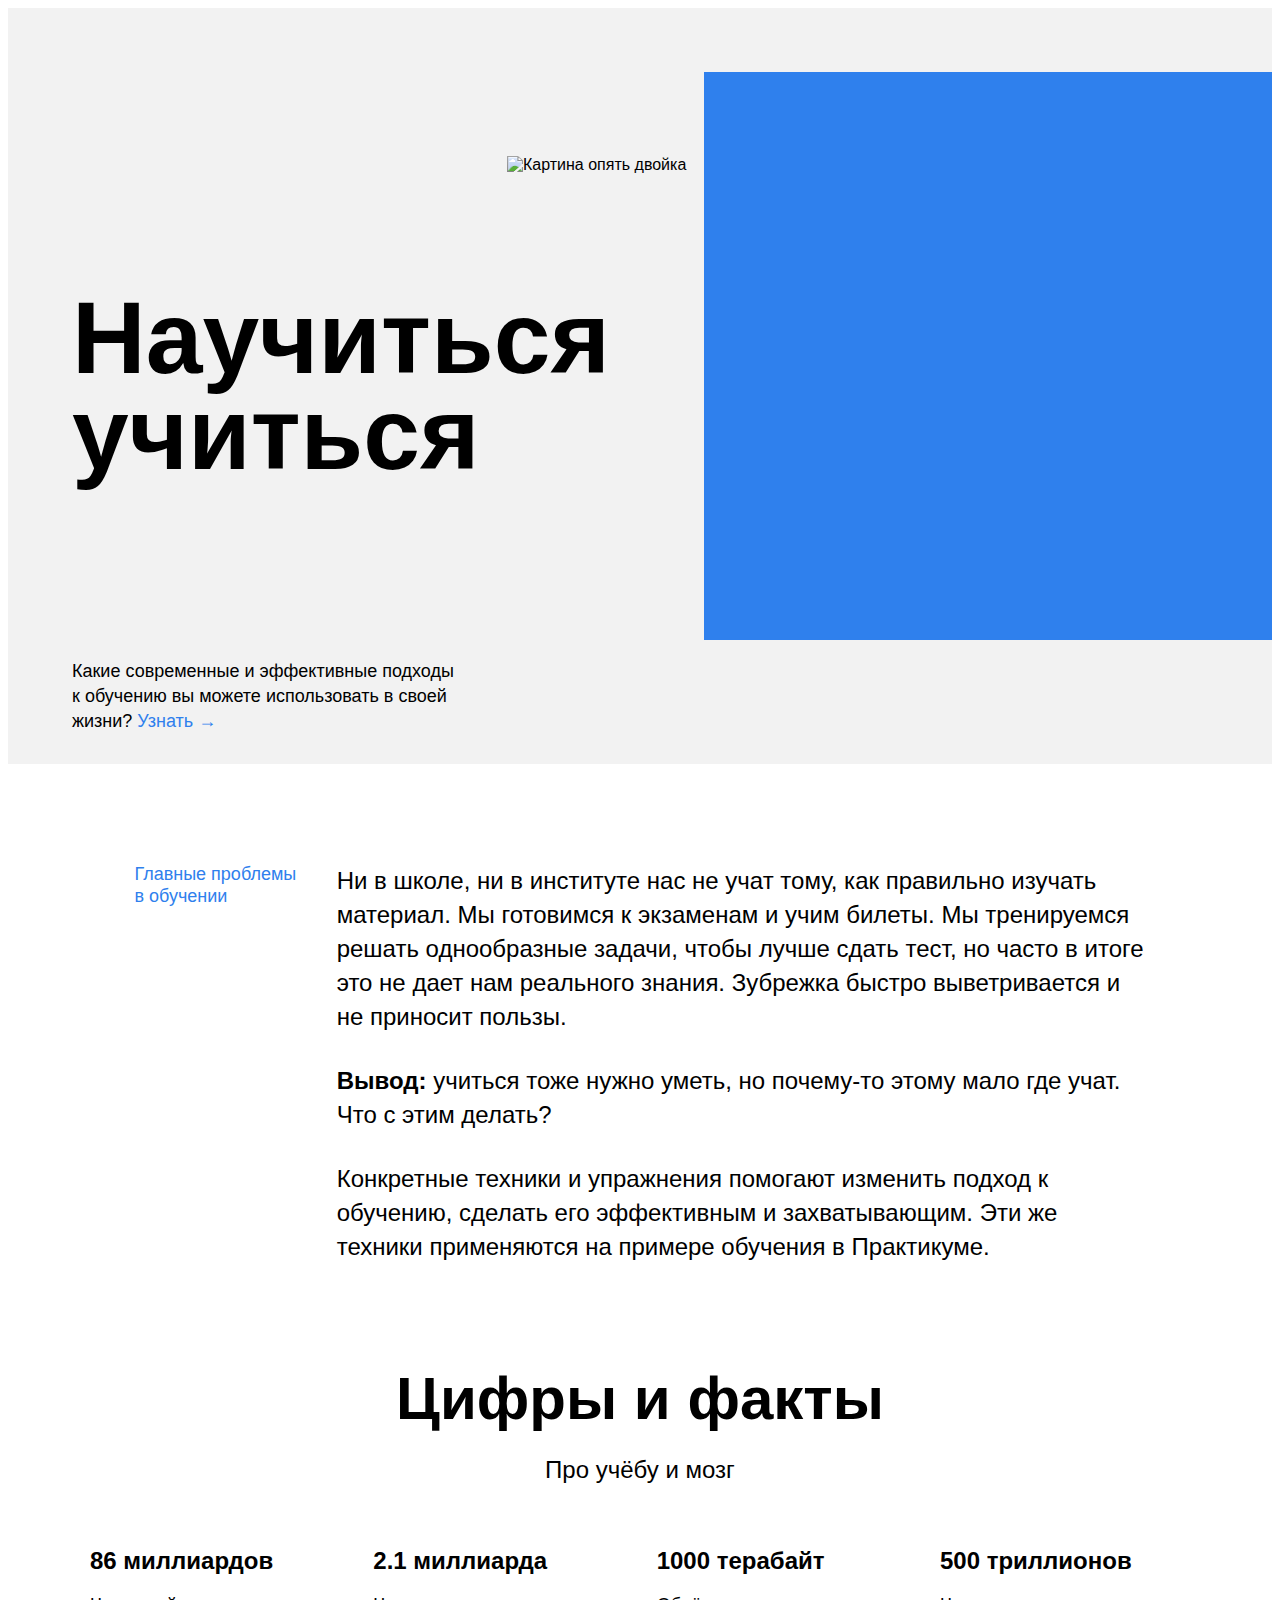
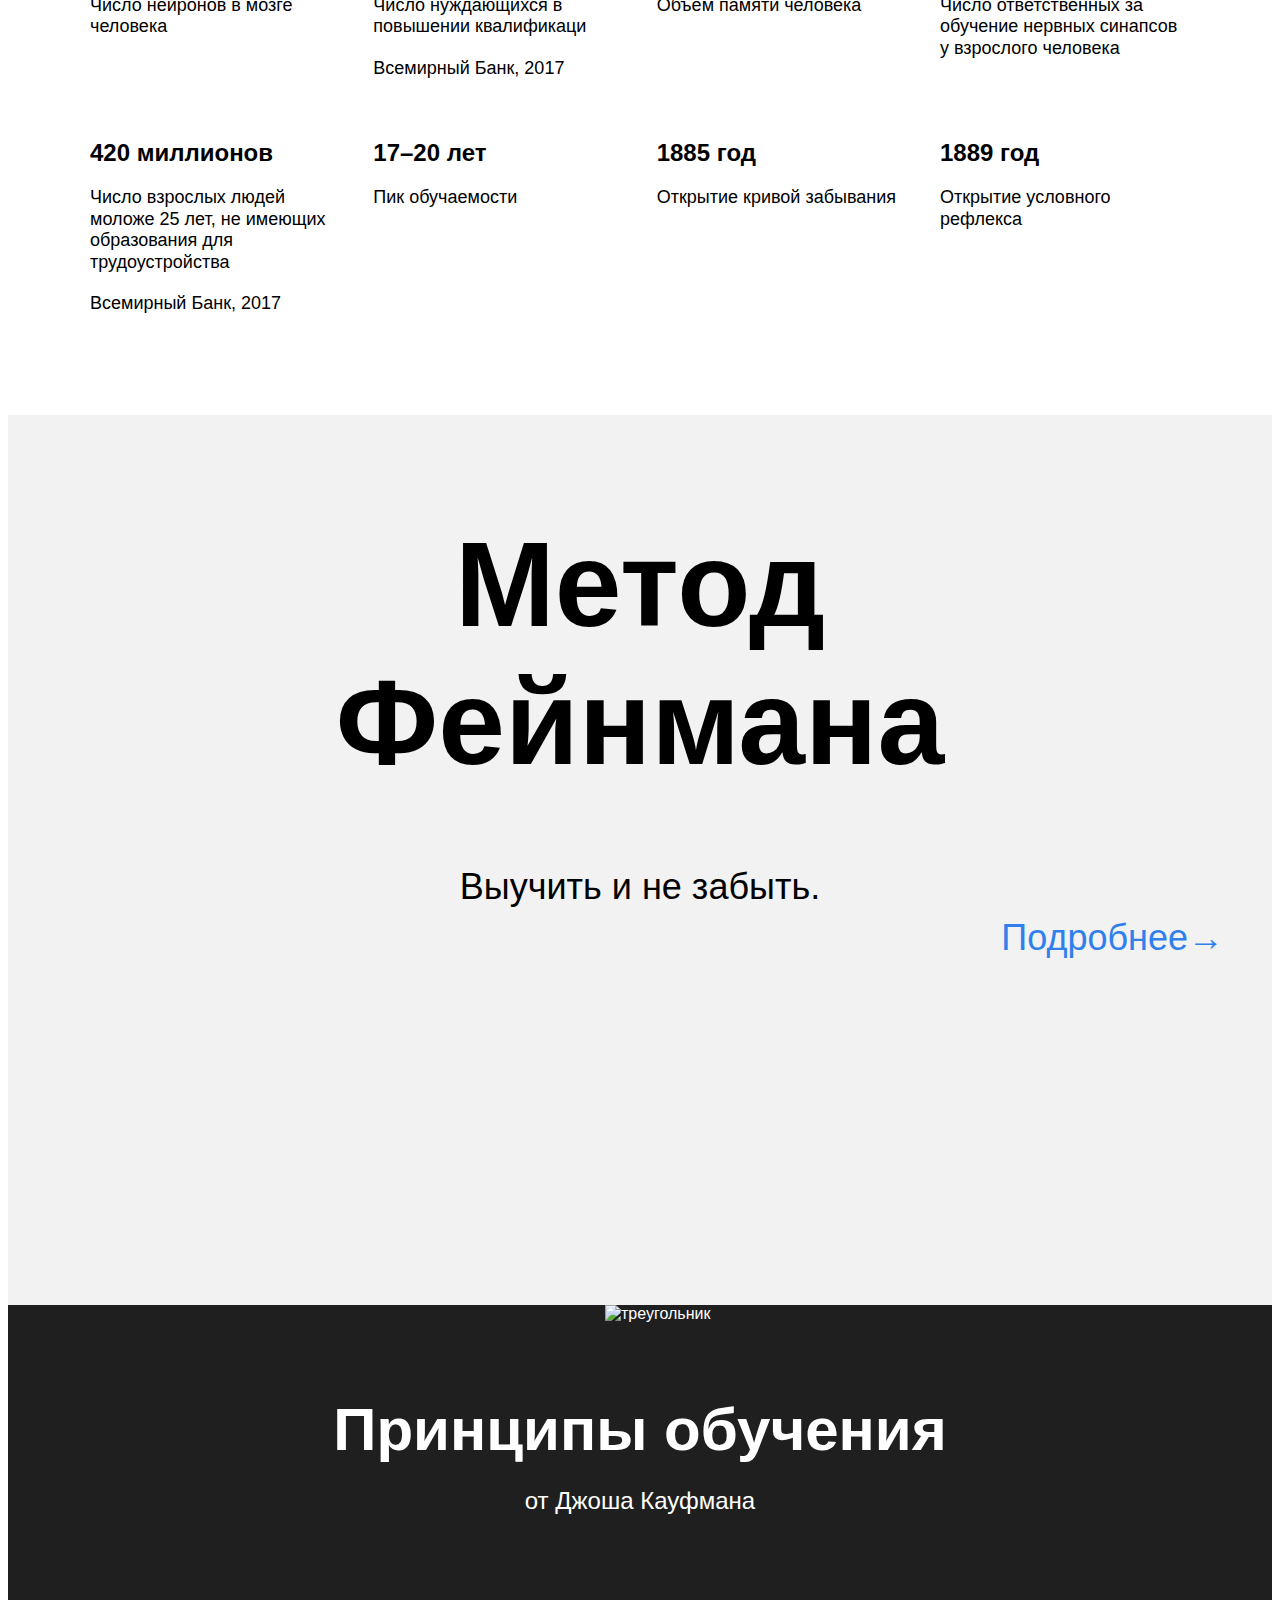
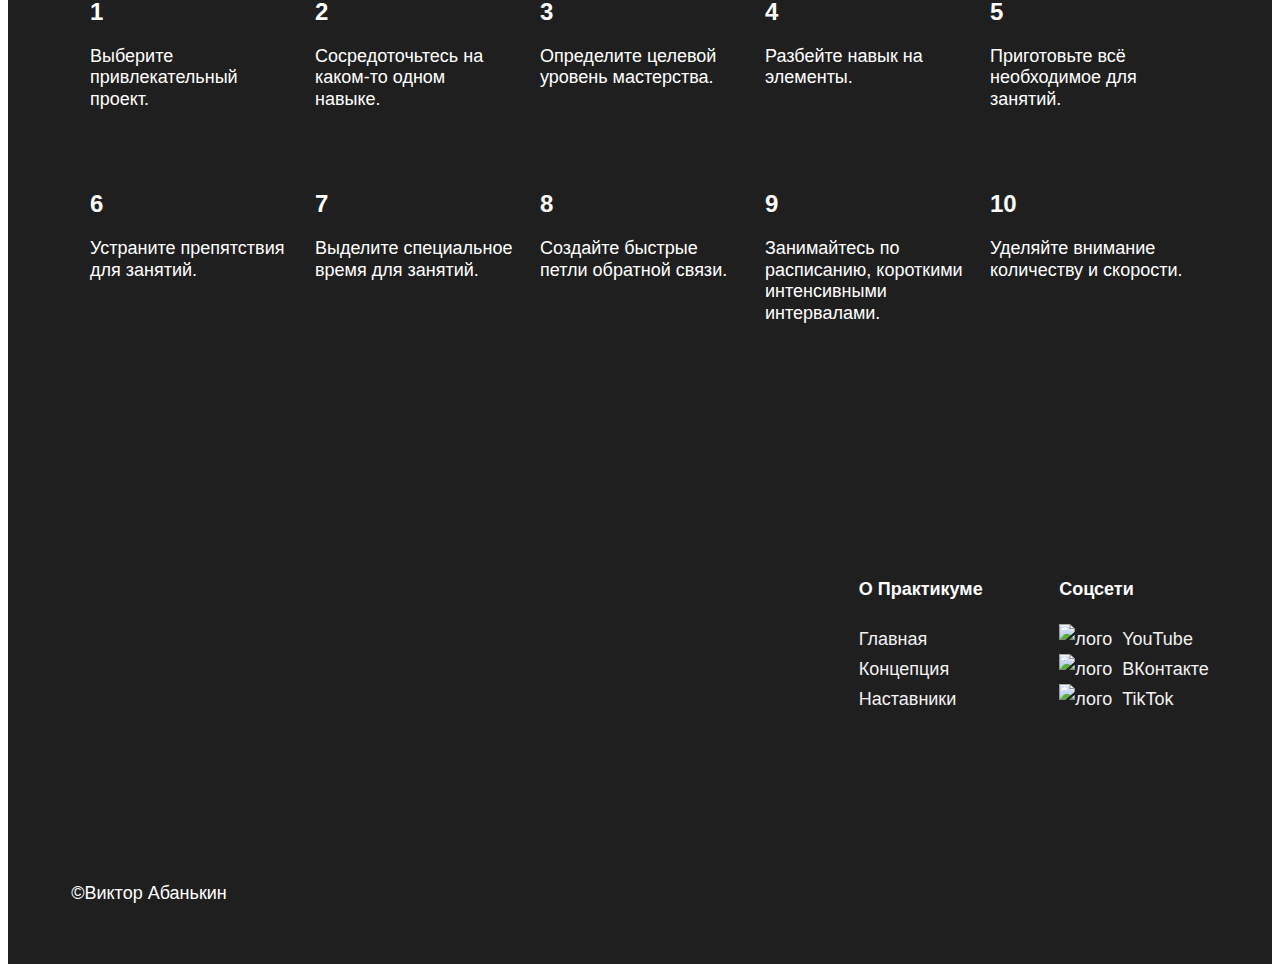
==== index.html @ aea2b8df "ready" ====
<!DOCTYPE html>
<html lang="ru">
<head>
  <meta charset="UTF-8">
  <meta name="viewport" content="width=device-width, initial-scale=1.0">
  <link rel="stylesheet" href="./styles/normalize.css">
  <link rel="stylesheet" href="./styles/style.css">
  <title>Научиться учиться</title>
</head>

<body>
  <div class="page">
     <!--часть header-->
    <header class="header">
       <div class="logo logo_place_header">
       </div>
       <h1 class="header__title">Научиться учиться</h1>
       <p class="header__subtitle">Какие современные и эффективные подходы к обучению вы можете использовать в своей жизни?
         <a class="header__link" href="#">Узнать &#8594;</a>
       </p>
       <img class="header__main-illustration" src="./images/header-image.png" alt="Картина опять двойка">
       <div class="header__square-pic"></div>
    </header>

    <main class="content">
      <!--текстовая часть-->
      <section class="description">
        <div class ="two-columns">
          <h2 class="two-columns__brief">Главные проблемы в обучении</h2>
          <div class="two-columns__main-text">
            <p class="two-columns__paragraph">Ни в школе, ни в институте нас не учат тому, как правильно изучать материал. Мы готовимся к экзаменам и учим билеты. Мы тренируемся решать однообразные задачи, чтобы лучше сдать тест, но часто в итоге это не дает нам реального знания. Зубрежка быстро выветривается и не приносит пользы.</p>

            <p class="two-columns__paragraph">
            <span class="two-columns__accent">Вывод:</span>
            учиться тоже нужно уметь, но почему-то этому мало где учат. Что с этим делать?</p>
            <p class="two-columns__paragraph">Конкретные техники и упражнения помогают изменить подход к обучению, сделать его эффективным и захватывающим. Эти же техники применяются на примере обучения в Практикуме.</p>
          </div>
        </div>
      </section>

      <!--часть про цфицры, белая таблица-->
      <section class="digits">
        <h2 class="section-title">Цифры и факты</h2>
        <h3 class="section-subtitle">Про учёбу и мозг</h3>
        <ul class="table">
          <!--1-->
          <li class="table__cell">
            <h5 class="table__heading">86 миллиардов</h5>
            <p class="table__text">Число нейронов в мозге человека</p>
          </li>
          <!--2-->
          <li class="table__cell">
            <h5 class="table__heading">2.1 миллиарда</h5>
            <p class="table__text">Число нуждающихся в повышении квалификаци</p>
            <p class="table__text">Всемирный Банк, 2017</p>
          </li>
          <!--3-->
          <li class="table__cell">
            <h5 class="table__heading">1000 терабайт</h5>
            <p class="table__text">Объём памяти человека</p>
          </li>
          <!--4-->
          <li class="table__cell">
            <h5 class="table__heading">500 триллионов</h5>
            <p class="table__text">Число ответственных за обучение нервных синапсов у взрослого человека</p>
          </li>
          <!--5-->
          <li class="table__cell">
            <h5 class="table__heading">420 миллионов</h5>
            <p class="table__text">Число взрослых людей моложе 25 лет, не имеющих образования для трудоустройства</p>
            <p class="table__text">Всемирный Банк, 2017</p>
          </li>
          <!--6-->
          <li class="table__cell">
            <h5 class="table__heading">17–20 лет</h5>
            <p class="table__text">Пик обучаемости</p>
          </li>
          <!--7-->
          <li class="table__cell">
            <h5 class="table__heading">1885 год</h5>
            <p class="table__text">Открытие кривой забывания</p>
          </li>
          <!--8-->
          <li class="table__cell">
            <h5 class="table__heading">1889 год</h5>
            <p class="table__text">Открытие условного рефлекса</p>
          </li>
        </ul>
      </section>

      <section class="feynman">
        <h2 class="feynman__title">Метод Фейнмана</h2>
        <h3 class="feynman__subtitle">Выучить и не забыть.</h3>
        <a class="feynman__link" href="#">Подробнее&#8594;</a>
      </section>

<!--часть Кауфман с черной таблицей-->
      <section class="kaufman">
        <h2 class="section-title section-title_theme_dark">Принципы обучения</h2>
        <h3 class="section-subtitle section-subtitle_theme_dark">от Джоша Кауфмана</h3>
        <ul class="table">
          <!--1-->
          <li class="table__cell table__cell_theme_dark">
            <h5 class="table__heading">1</h5>
            <p class="table__text table__text_theme_dark">Выберите привлекательный проект.
            </p>
          </li>
          <!--2-->
          <li class="table__cell table__cell_theme_dark">
            <h5 class="table__heading">2</h5>
            <p class="table__text table__text_theme_dark">Сосредоточьтесь на каком-то одном навыке.
            </p>
          </li>
          <!--3-->
          <li class="table__cell table__cell_theme_dark">
            <h5 class="table__heading">3</h5>
            <p class="table__text table__text_theme_dark">Определите целевой уровень мастерства.</p>
          </li>
          <!--4-->
          <li class="table__cell table__cell_theme_dark">
            <h5 class="table__heading">4</h5>
            <p class="table__text  table__text_theme_dark">Разбейте навык на элементы.            </p>
          </li>
          <!--5-->
          <li class="table__cell table__cell_theme_dark">
            <h5 class="table__heading">5</h5>
            <p class="table__text table__text_theme_dark">Приготовьте всё необходимое для занятий.</p>
          </li>
          <!--6-->
          <li class="table__cell table__cell_theme_dark">
            <h5 class="table__heading">6</h5>
            <p class="table__text table__text_theme_dark">Устраните препятствия для занятий.</p>
          </li>
          <!--7-->
          <li class="table__cell table__cell_theme_dark">
            <h5 class="table__heading">7</h5>
            <p class="table__text table__text_theme_dark">Выделите специальное время для занятий.</p>
          </li>
          <!--8-->
          <li class="table__cell table__cell_theme_dark">
            <h5 class="table__heading">8</h5>
            <p class="table__text table__text_theme_dark">Создайте быстрые петли обратной связи.</p>
          </li>
          <!--9-->
          <li class="table__cell table__cell_theme_dark">
            <h5 class="table__heading">9</h5>
            <p class="table__text table__text_theme_dark">Занимайтесь по расписанию, короткими интенсивными интервалами.</p>
          </li>
          <!--10-->
          <li class="table__cell table__cell_theme_dark">
            <h5 class="table__heading">10</h5>
            <p class="table__text table__text_theme_dark">Уделяйте внимание количеству и скорости.</p>
          </li>
        </ul>
        <img class="kaufman__triangle" src="./images/kaufman-triangle.svg" alt="треугольник">
      </section>
    </main>

    <!--footer-->
    <footer class="footer">
      <div class="footer__columns">
        <div class="footer__column column_content_copyright">
          <div class="logo logo_place_footer"></div>
          <div class="footer__author">&copy;Виктор Абанькин</div>
        </div>

        <div class="footer__column column_content_info">
          <h2 class="footer__column-heading">О Практикуме</h2>
          <ul class="footer__column-links">
           <li>
             <a class="footer__column-link" href="#">Главная</a>
           </li>
           <li>
             <a class="footer__column-link" href="#">Концепция</a>
            </li>
            <li>
             <a class="footer__column-link" href="#">Наставники</a>
            </li>
          </ul>

        </div>
        <div class="footer__column column_content_social">
          <h2 class="footer__column-heading">Соцсети</h2>
           <ul class="footer__column-links">
            <li>
              <a class="footer__column-link" href="#">
                <img class="footer__social-icon" src="./images/youtube-icon.svg" alt="лого">YouTube</a>
            </li>
            <li>
              <a class="footer__column-link" href="#">
                <img class="footer__social-icon" src="./images/vk_color_white.svg" alt="лого">ВКонтакте</a>
            </li>
            <li>
              <a class="footer__column-link" href="#">
                <img class="footer__social-icon" src="./images/tiktok-icon.svg" alt="лого">TikTok</a>
            </li>
           </ul>
        </div>
      </div>
    </footer>
  </div>
</body>
</html>
---- styles/style.css ----
.page {
  min-width: 1100px;
  /* мы ещё не умеем делать мобильную версию сайта, */
  /* поэтому выше установлена минимальная ширина страницы */
  max-width: 1600px;
  /* выше установили ограничение по максимальной ширине */
  margin: 0 auto;
  /* выше для экранов больше 1600px отцентрировали весь контент */
  font-family: 'Helvetica Neue', Arial, sans-serif;
}

/*стили блока header*/
.header {
  height: 100vh;
  min-height: 600px;
  max-height: 756px;
  background-color: #f2f2f2;
  display: flex;
  flex-direction: column;
  justify-content: center;
  position: relative;
}

.logo {
  width: 228px;
  height: 32px;
  z-index: 1;
  margin: 0;
}

.logo_place_header {
  background-image: url('../images/logo_place_header.svg');
  position: absolute;
  top: 30px;
  left: 64px;
}

.header__title {
  display: flex;
  font-size: 102px;
  line-height: 96px;
  font-weight: 600;
  width: 730px;
  margin: 0 0 0 64px;
  width: 730px;
  z-index: 3;
}

.header__subtitle {
  width: 388px;
  line-height: 25px;
  font-size: 18px;
  font-weight: normal;
  position: absolute;
  left: 64px;
  bottom: 30px;
  z-index: 3;
  margin: 0;
}

.header__link {
  color: #2f80ed;
  text-decoration: none;
}

.header__main-illustration {
  display: block;
  width: 765px;
  height: 608px;
  z-index: 2;
  position: absolute;
  bottom: 0;
  right: 0;
  margin: 0;
}

.header__square-pic {
  height: 568px;
  width: 568px;
  background-color:  #2f80ed;
  position:absolute;
  top: 64px;
  right: 0;
  z-index: 1;
  margin: 0;
}

/*стили блока description*/
.description {
  display: flex;
  flex-direction: column;
}

.two-columns {
  display: flex;
  width: 80%;
  margin: 100px auto;
  justify-content: space-between;
}

.two-columns__brief {
  line-height: 1.2;
  font-size: 18px;
  font-weight: normal;
  color: #2f80ed;
  width: 175px;
  margin: 0;
  padding: 0;
}

.two-columns__main-text {
  line-height: 34px;
  font-size: 24px;
  font-weight: normal;
  width: 80%;
  min-width: 784px
  margin: 0;
  padding: 0;
}

.two-columns__paragraph {
  margin: 0 0 30px 0;
}

.two-columns__paragraph:last-of-type {
  margin-bottom: 0;
}

.two-columns__accent {
  line-height: 34px;
  font-size: 24px;
  font-weight: 600;
}

/*стили для части digits*/
.digits {
  margin: 0;
}

.section-title {
  line-height: 1.15;
  font-size: 60px;
  font-weight: 600;
  width: 60%;
  margin: 0 auto 20px;
  text-align: center;
}

.section-subtitle {
  line-height: 34px;
  font-size: 24px;
  font-weight: normal;
  width: 60%;
  margin: 0 auto 0;
  text-align: center;
}

.table {
  list-style: none;
  width: 1100px;
  margin: 0 auto 100px;
  padding: 0;
  display: flex;
  flex-wrap: wrap;
  justify-content: space-between;
}

.table__cell {
  width: 250px;
  margin: 60px 0 0;
}

.table__heading {
  line-height: 1.15;
  font-size: 24px;
  font-weight: 600;
  margin: 0;
}

.table__text {
  margin:20px 0 0;
  line-height: 1.2;
  font-size: 18px;
  font-weight: normal;
}

/*стили для части Feynman*/
.feynman {
  height: 890px;
  background-color:#f2f2f2;
  background-image: url('../images/feynman.png');
  background-position: left bottom;
  background-size: 867px 637px;
  background-repeat: no-repeat;
  margin: 0;
  position: relative;
}

.feynman__title {
  margin: 0 auto;
  padding: 100px 0 70px;
  width: 648px;
  line-height: 1.15;
  font-size: 120px;
  font-weight: 600;
  text-align: center;
}

.feynman__subtitle {
  margin: 0 auto;
  padding: 0;
  line-height: 51px;
  font-size: 36px;
  font-weight: normal;
  text-align: center;
  position: relative;
  z-index: 3;
}

.feynman__link {
  color:  #2f80ed;
  position: absolute;
  right: 48px;
  top: 50fr;
  line-height: 51px;
  font-size: 36px;
  font-weight: normal;
  text-decoration: none;
}

/*стили для части kaufman, черная таблица*/

.kaufman {
  background-color: #1f1f1f;
  color: white;
  padding: 90px 0;
  position: relative;
  z-index: -2;
  overflow: hidden;
  margin: 0;
}

.section-title_theme_dark {
  line-height: 1.15;
  font-size: 60px;
  font-weight: 600;
}

.section-subtitle_theme_dark {
  line-height: 34px;
  font-size: 24px;
  font-weight: normal;
}

.table__cell_theme_dark {
  width: 200px;
  margin-right: 0;
  margin-top: 80px;
}

.table__text_theme_dark {
  line-height: 1.2;
  font-size: 18px;
  font-weight: normal;
}

.kaufman__triangle {
  position: absolute;
  width: 877px;
  height: 877px;
  right: -210px;
  top: 0;
  z-index: -1;
}

/*стили для footer*/
.footer {
  background-color:  #1f1f1f;
  color: white;
  margin: 0;
  padding-top: 60px;
  padding-bottom: 40px;
  min-height: 350px;
  display: flex;
}

.footer__columns {
  width: 90%;
  display: flex;
  margin: 0 auto;
  flex-wrap: wrap;
  justify-content: space-between;
  align-items: space-between;
}

.footer__column {
  margin: 0;
}

.column_content_copyright {
  display: flex;
  flex-direction: column;
  justify-content: space-between;
  flex-basis: 711px;
  margin: 0;
}

.logo_place_footer {
  background-image: url('../images/logo_place_footer.svg');
  display: flex;
}

.footer__author {
  line-height: 25px;
  font-size: 18px;
  font-weight: normal;
  padding-bottom: 18px;
  padding-top: 18px;
  margin: 0;
}

.column_content_info {
  padding-bottom: 16px;
}

.footer__column-heading {
  line-height: 30px;
  font-size: 18px;
  font-weight: 600;
  margin: 0;
  padding-bottom: 20px;
}

.footer__column-links {
  list-style: none;
  margin: 0;
  padding: 0;
}

.footer__column-link {
  color: #f2f2f2;
  text-decoration: none;
  margin: 0;
  line-height: 30px;
  font-size: 18px;
  font-weight: normal;
}

.footer__social-icon {
  height: 16px;
  width: 16px;
  padding-right: 10px;
}
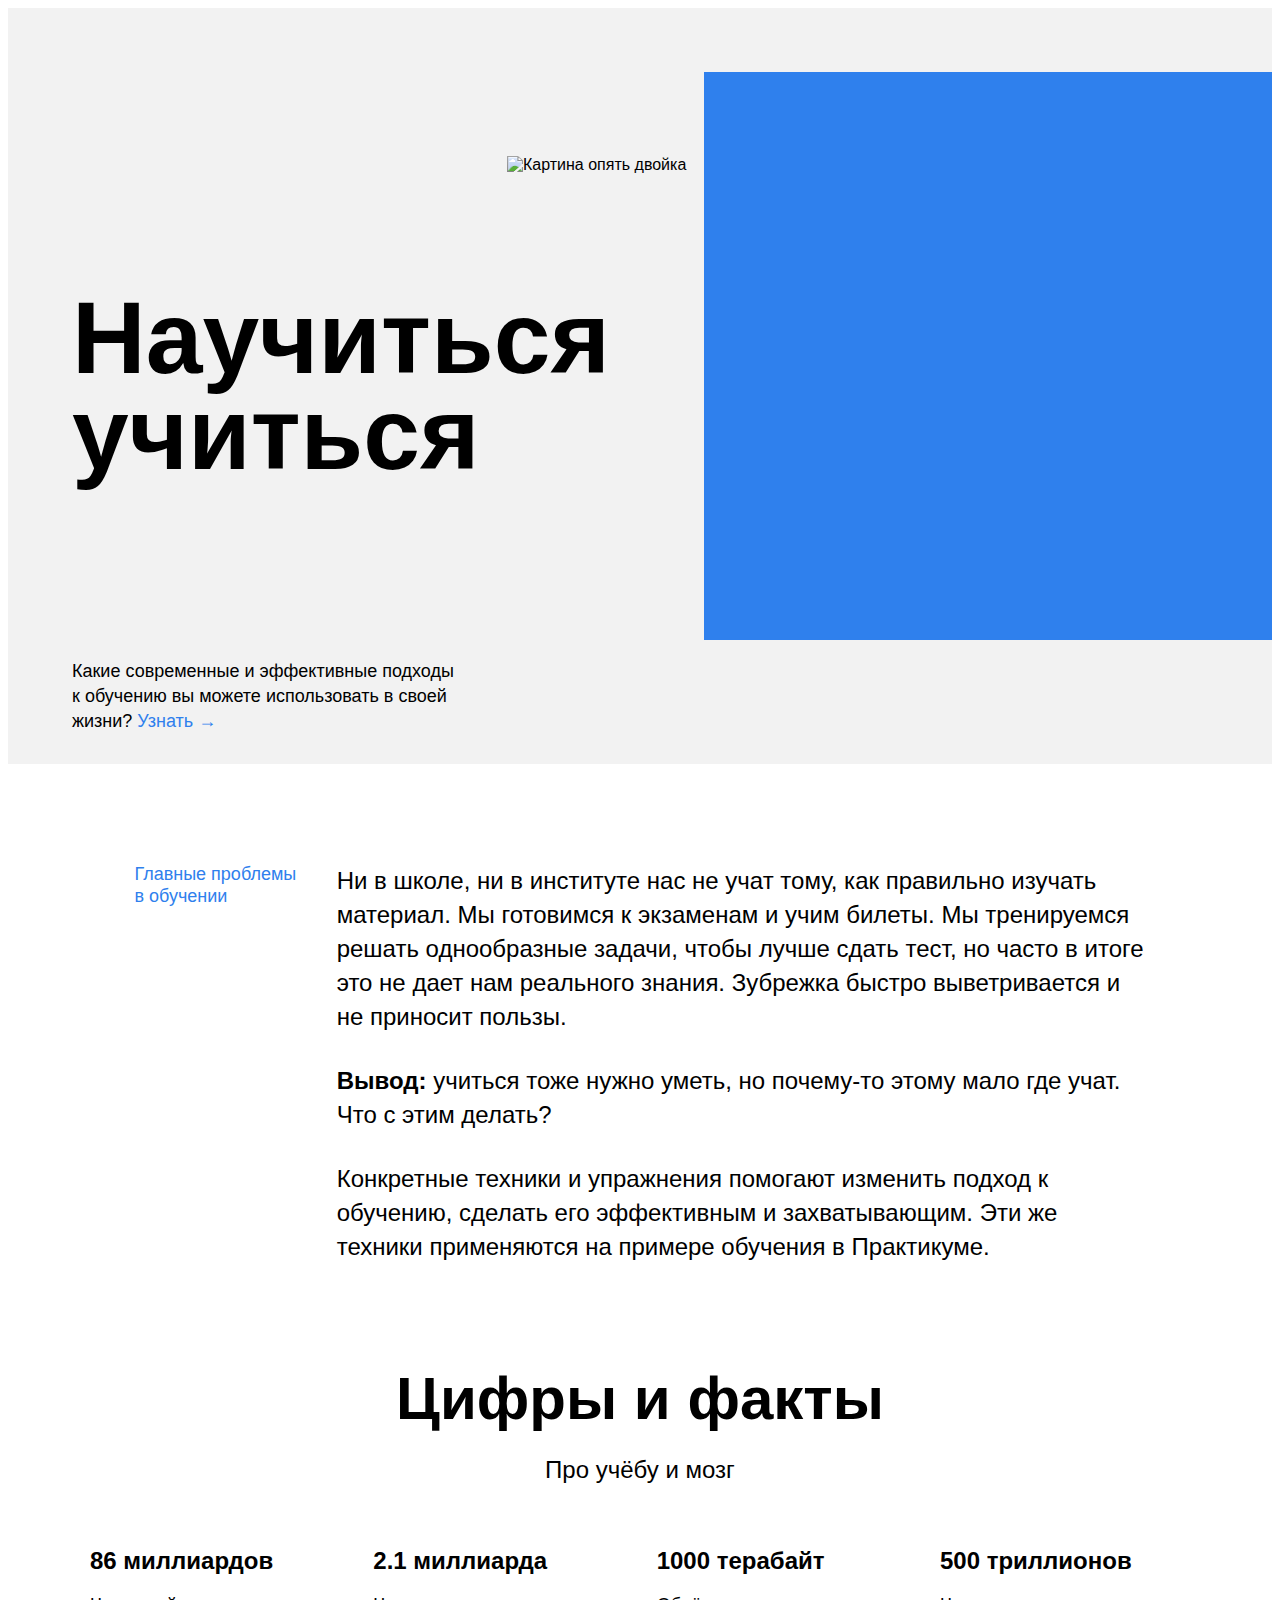
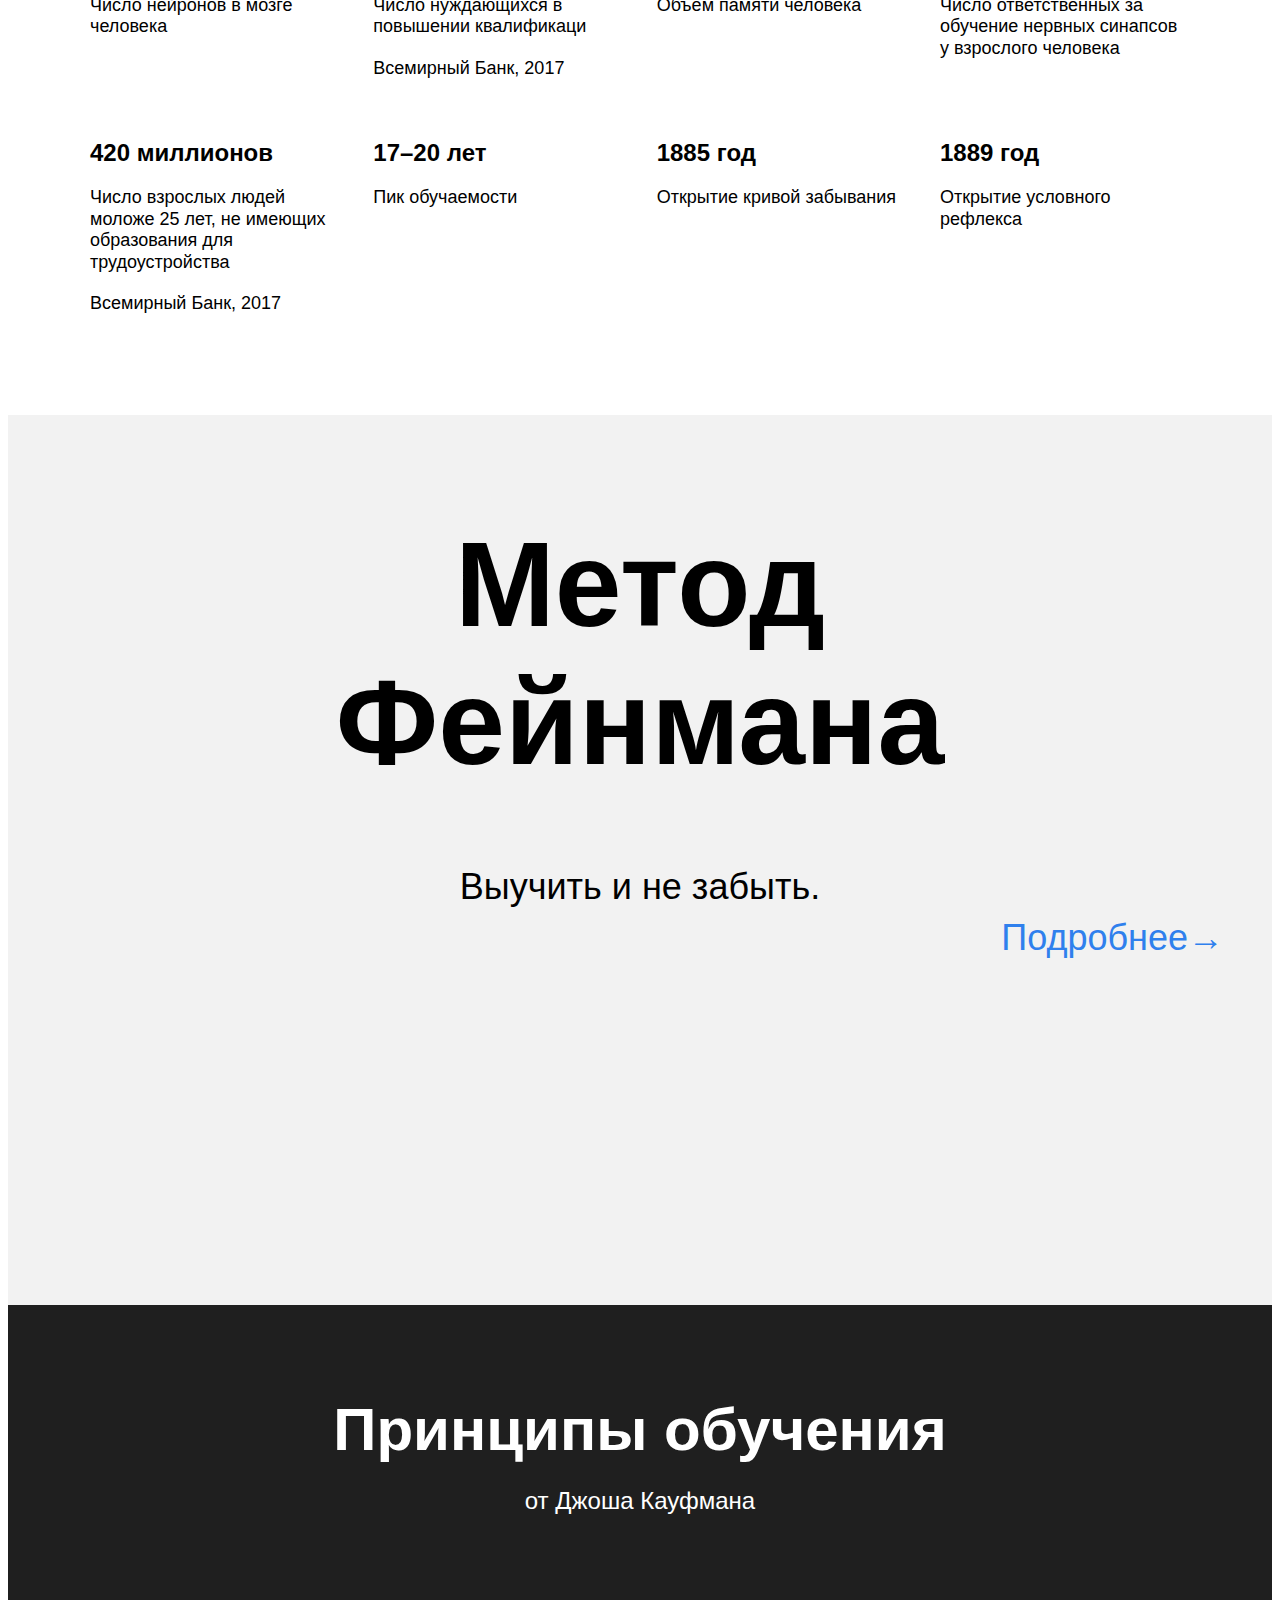
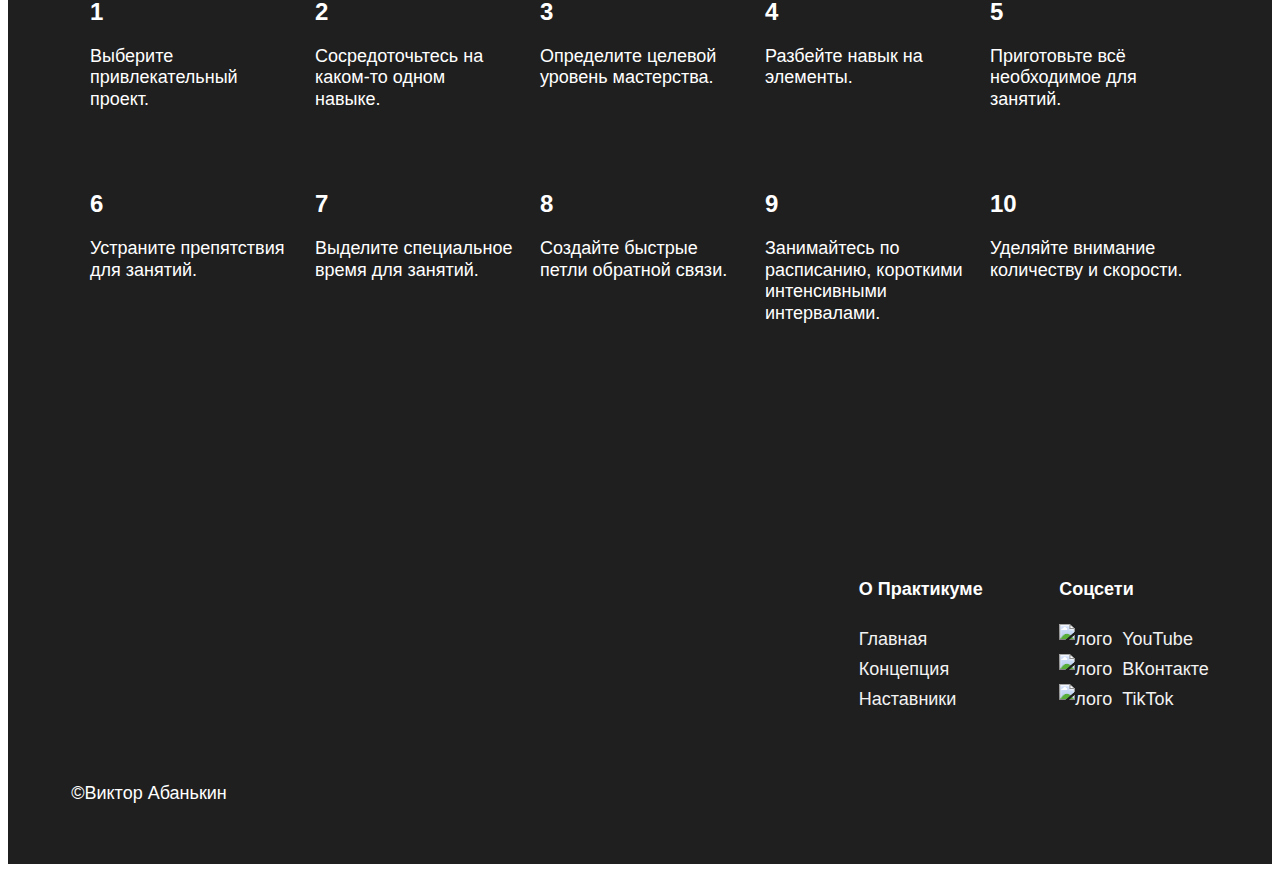
==== commit 47abfc24: "после ревью, часть ошибок исправлено" ====
--- a/index.html
+++ b/index.html
@@ -152,7 +152,6 @@
             <p class="table__text table__text_theme_dark">Уделяйте внимание количеству и скорости.</p>
           </li>
         </ul>
-        <img class="kaufman__triangle" src="./images/kaufman-triangle.svg" alt="треугольник">
       </section>
     </main>
 
--- a/styles/style.css
+++ b/styles/style.css
@@ -42,7 +42,6 @@
   font-weight: 600;
   width: 730px;
   margin: 0 0 0 64px;
-  width: 730px;
   z-index: 3;
 }
 
@@ -113,7 +112,7 @@
   font-size: 24px;
   font-weight: normal;
   width: 80%;
-  min-width: 784px
+  min-width: 784px;
   margin: 0;
   padding: 0;
 }
@@ -186,12 +185,9 @@
 
 /*стили для части Feynman*/
 .feynman {
-  height: 890px;
-  background-color:#f2f2f2;
-  background-image: url('../images/feynman.png');
-  background-position: left bottom;
+  min-height: 890px;
+  background: no-repeat left bottom url('../images/feynman.png'), #F2F2F2;
   background-size: 867px 637px;
-  background-repeat: no-repeat;
   margin: 0;
   position: relative;
 }
@@ -229,15 +225,15 @@
 }
 
 /*стили для части kaufman, черная таблица*/
-
 .kaufman {
-  background-color: #1f1f1f;
   color: white;
   padding: 90px 0;
   position: relative;
   z-index: -2;
   overflow: hidden;
   margin: 0;
+  background: no-repeat top right -210px url('../images/kaufman-triangle.svg'),  #1f1f1f;
+  background-size: 877px 877px;
 }
 
 .section-title_theme_dark {
@@ -264,15 +260,6 @@
   font-weight: normal;
 }
 
-.kaufman__triangle {
-  position: absolute;
-  width: 877px;
-  height: 877px;
-  right: -210px;
-  top: 0;
-  z-index: -1;
-}
-
 /*стили для footer*/
 .footer {
   background-color:  #1f1f1f;
@@ -282,6 +269,7 @@
   padding-bottom: 40px;
   min-height: 350px;
   display: flex;
+  box-sizing: border-box;
 }
 
 .footer__columns {
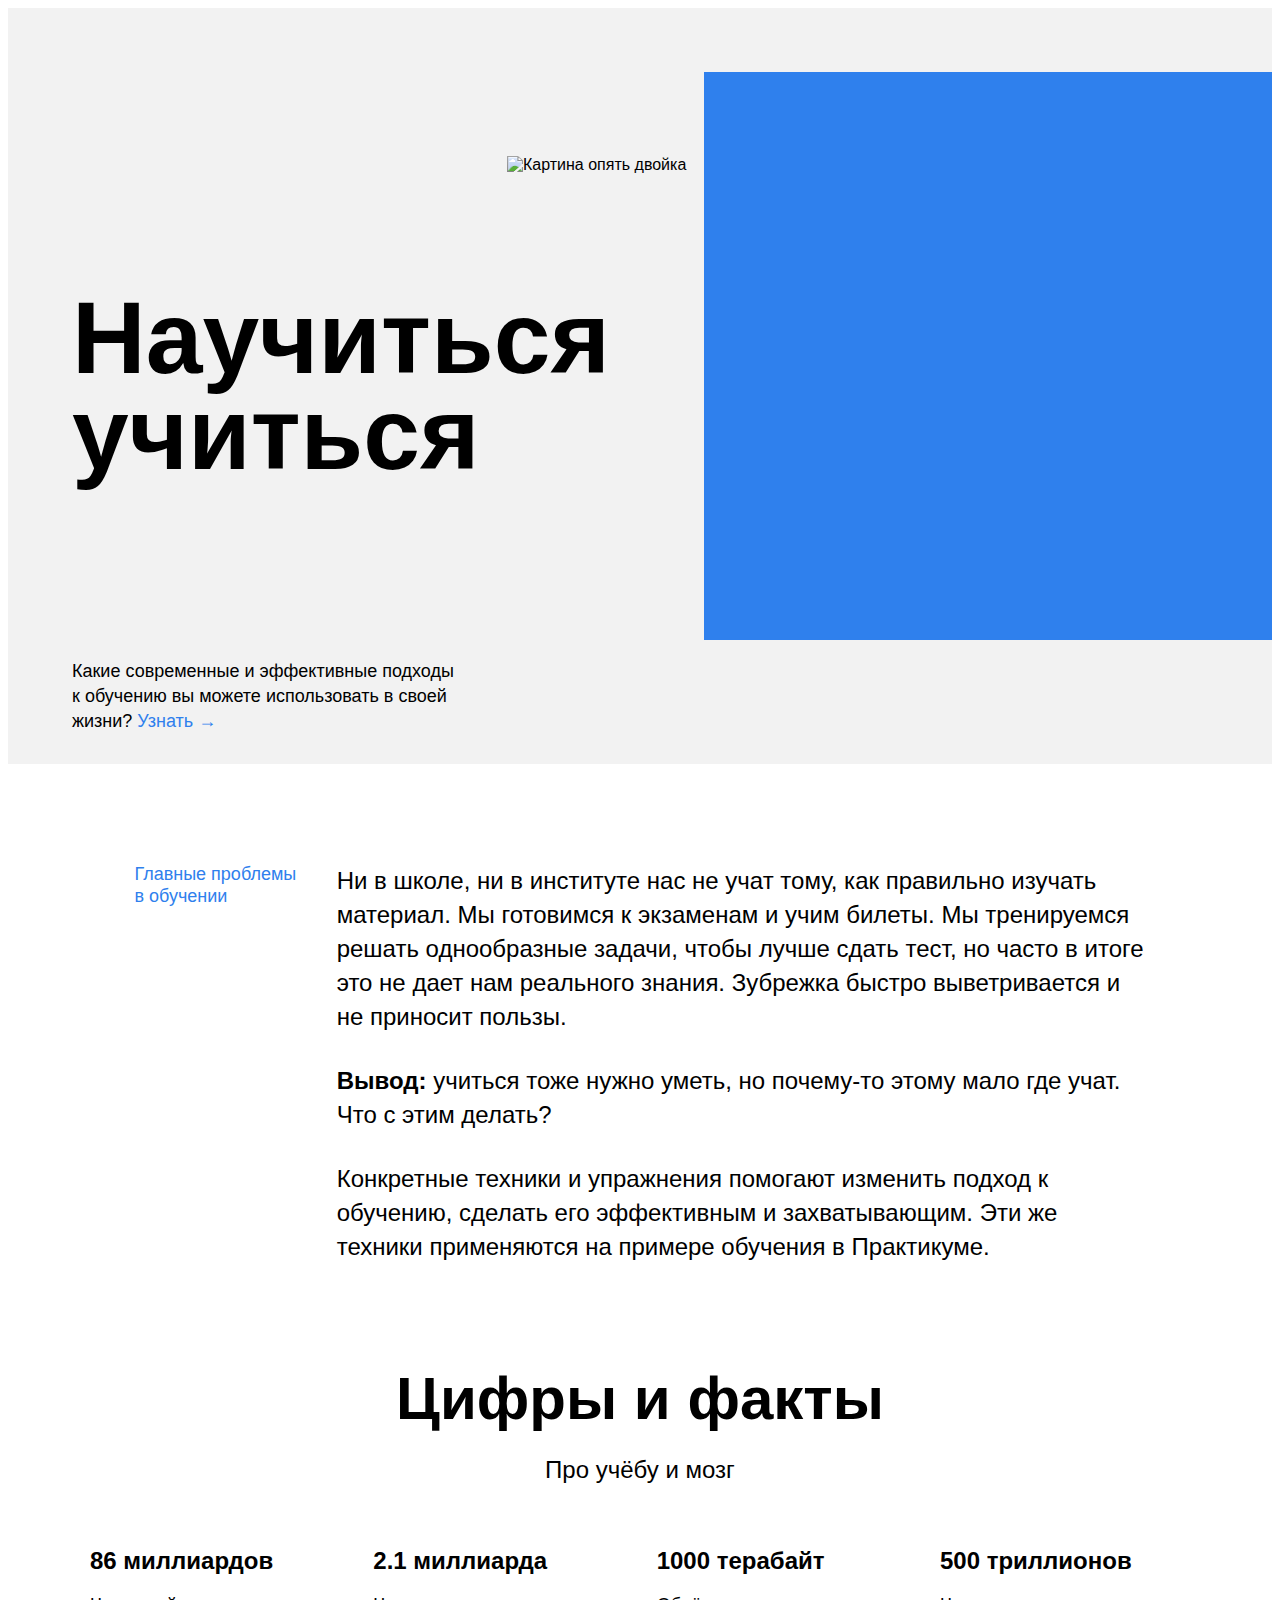
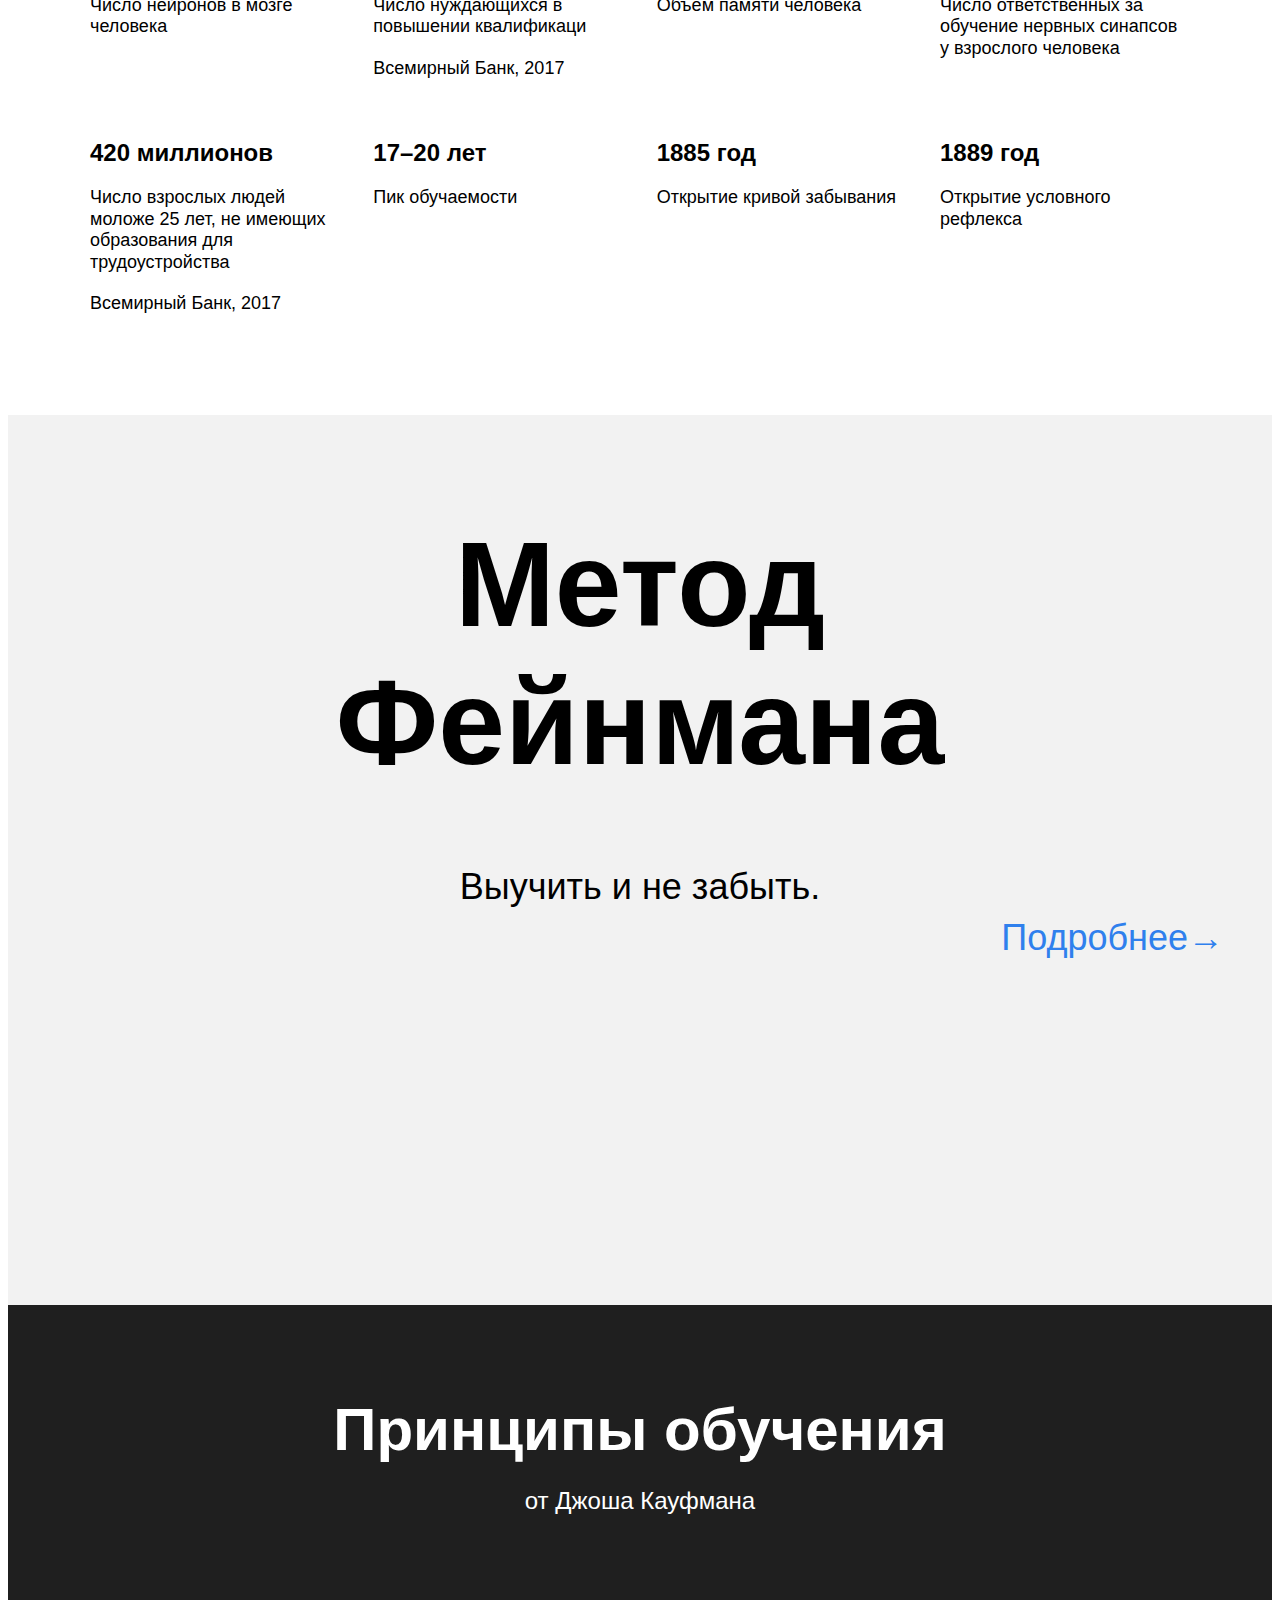
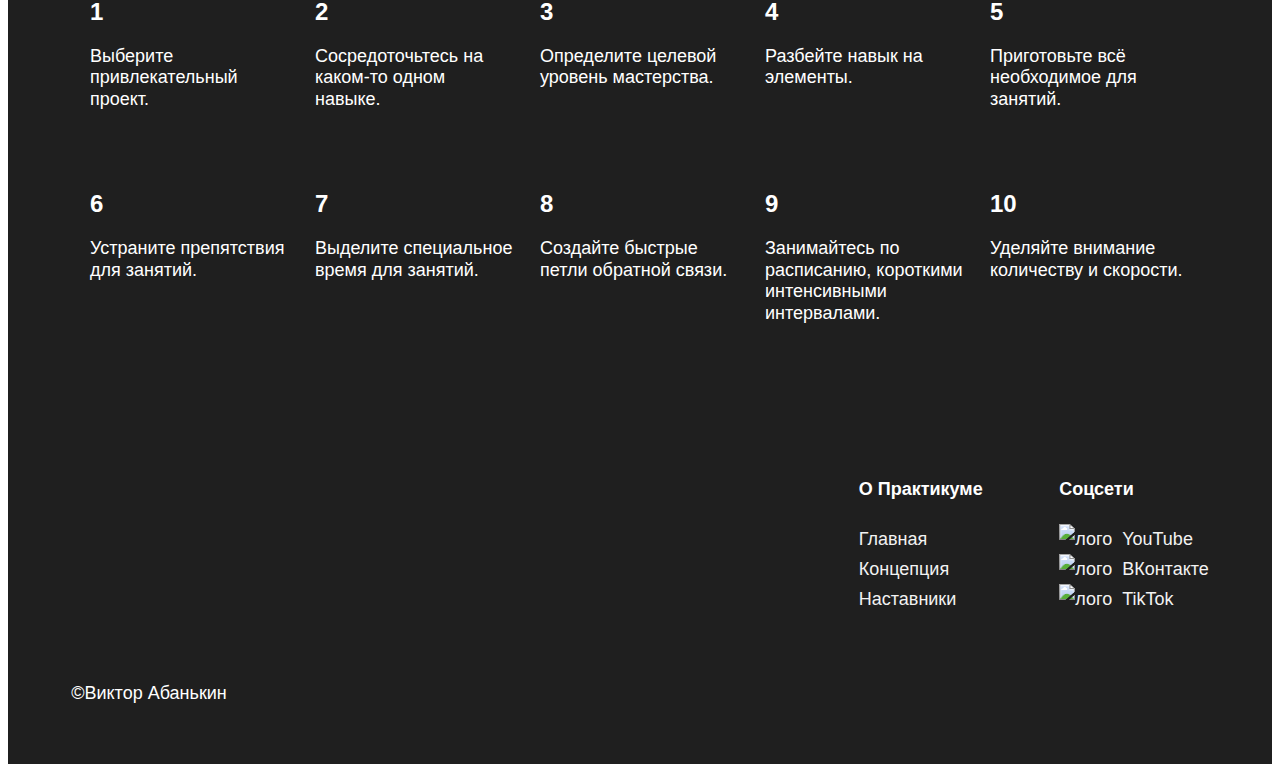
==== commit c82d21c2: "all corrections applied" ====
--- a/index.html
+++ b/index.html
@@ -45,44 +45,44 @@
         <ul class="table">
           <!--1-->
           <li class="table__cell">
-            <h5 class="table__heading">86 миллиардов</h5>
+            <h4 class="table__heading">86 миллиардов</h4>
             <p class="table__text">Число нейронов в мозге человека</p>
           </li>
           <!--2-->
           <li class="table__cell">
-            <h5 class="table__heading">2.1 миллиарда</h5>
+            <h4 class="table__heading">2.1 миллиарда</h4>
             <p class="table__text">Число нуждающихся в повышении квалификаци</p>
             <p class="table__text">Всемирный Банк, 2017</p>
           </li>
           <!--3-->
           <li class="table__cell">
-            <h5 class="table__heading">1000 терабайт</h5>
+            <h4 class="table__heading">1000 терабайт</h4>
             <p class="table__text">Объём памяти человека</p>
           </li>
           <!--4-->
           <li class="table__cell">
-            <h5 class="table__heading">500 триллионов</h5>
+            <h4 class="table__heading">500 триллионов</h4>
             <p class="table__text">Число ответственных за обучение нервных синапсов у взрослого человека</p>
           </li>
           <!--5-->
           <li class="table__cell">
-            <h5 class="table__heading">420 миллионов</h5>
+            <h4 class="table__heading">420 миллионов</h4>
             <p class="table__text">Число взрослых людей моложе 25 лет, не имеющих образования для трудоустройства</p>
             <p class="table__text">Всемирный Банк, 2017</p>
           </li>
           <!--6-->
           <li class="table__cell">
-            <h5 class="table__heading">17–20 лет</h5>
+            <h4 class="table__heading">17–20 лет</h4>
             <p class="table__text">Пик обучаемости</p>
           </li>
           <!--7-->
           <li class="table__cell">
-            <h5 class="table__heading">1885 год</h5>
+            <h4 class="table__heading">1885 год</h4>
             <p class="table__text">Открытие кривой забывания</p>
           </li>
           <!--8-->
           <li class="table__cell">
-            <h5 class="table__heading">1889 год</h5>
+            <h4 class="table__heading">1889 год</h4>
             <p class="table__text">Открытие условного рефлекса</p>
           </li>
         </ul>
@@ -101,54 +101,54 @@
         <ul class="table">
           <!--1-->
           <li class="table__cell table__cell_theme_dark">
-            <h5 class="table__heading">1</h5>
+            <h4 class="table__heading">1</h4>
             <p class="table__text table__text_theme_dark">Выберите привлекательный проект.
             </p>
           </li>
           <!--2-->
           <li class="table__cell table__cell_theme_dark">
-            <h5 class="table__heading">2</h5>
+            <h4 class="table__heading">2</h4>
             <p class="table__text table__text_theme_dark">Сосредоточьтесь на каком-то одном навыке.
             </p>
           </li>
           <!--3-->
           <li class="table__cell table__cell_theme_dark">
-            <h5 class="table__heading">3</h5>
+            <h4 class="table__heading">3</h4>
             <p class="table__text table__text_theme_dark">Определите целевой уровень мастерства.</p>
           </li>
           <!--4-->
           <li class="table__cell table__cell_theme_dark">
-            <h5 class="table__heading">4</h5>
+            <h4 class="table__heading">4</h4>
             <p class="table__text  table__text_theme_dark">Разбейте навык на элементы.            </p>
           </li>
           <!--5-->
           <li class="table__cell table__cell_theme_dark">
-            <h5 class="table__heading">5</h5>
+            <h4 class="table__heading">5</h4>
             <p class="table__text table__text_theme_dark">Приготовьте всё необходимое для занятий.</p>
           </li>
           <!--6-->
           <li class="table__cell table__cell_theme_dark">
-            <h5 class="table__heading">6</h5>
+            <h4 class="table__heading">6</h4>
             <p class="table__text table__text_theme_dark">Устраните препятствия для занятий.</p>
           </li>
           <!--7-->
           <li class="table__cell table__cell_theme_dark">
-            <h5 class="table__heading">7</h5>
+            <h4 class="table__heading">7</h4>
             <p class="table__text table__text_theme_dark">Выделите специальное время для занятий.</p>
           </li>
           <!--8-->
           <li class="table__cell table__cell_theme_dark">
-            <h5 class="table__heading">8</h5>
+            <h4 class="table__heading">8</h4>
             <p class="table__text table__text_theme_dark">Создайте быстрые петли обратной связи.</p>
           </li>
           <!--9-->
           <li class="table__cell table__cell_theme_dark">
-            <h5 class="table__heading">9</h5>
+            <h4 class="table__heading">9</h4>
             <p class="table__text table__text_theme_dark">Занимайтесь по расписанию, короткими интенсивными интервалами.</p>
           </li>
           <!--10-->
           <li class="table__cell table__cell_theme_dark">
-            <h5 class="table__heading">10</h5>
+            <h4 class="table__heading">10</h4>
             <p class="table__text table__text_theme_dark">Уделяйте внимание количеству и скорости.</p>
           </li>
         </ul>
@@ -160,10 +160,10 @@
       <div class="footer__columns">
         <div class="footer__column column_content_copyright">
           <div class="logo logo_place_footer"></div>
-          <div class="footer__author">&copy;Виктор Абанькин</div>
+          <p class="footer__author">&copy;Виктор Абанькин</p>
         </div>
 
-        <div class="footer__column column_content_info">
+        <nav class="footer__column column_content_info">
           <h2 class="footer__column-heading">О Практикуме</h2>
           <ul class="footer__column-links">
            <li>
@@ -176,8 +176,8 @@
              <a class="footer__column-link" href="#">Наставники</a>
             </li>
           </ul>
-
-        </div>
+        </nav>
+
         <div class="footer__column column_content_social">
           <h2 class="footer__column-heading">Соцсети</h2>
            <ul class="footer__column-links">
--- a/styles/style.css
+++ b/styles/style.css
@@ -134,6 +134,7 @@
 /*стили для части digits*/
 .digits {
   margin: 0;
+  padding-bottom: 100px;
 }
 
 .section-title {
@@ -157,7 +158,7 @@
 .table {
   list-style: none;
   width: 1100px;
-  margin: 0 auto 100px;
+  margin: 0 auto;
   padding: 0;
   display: flex;
   flex-wrap: wrap;
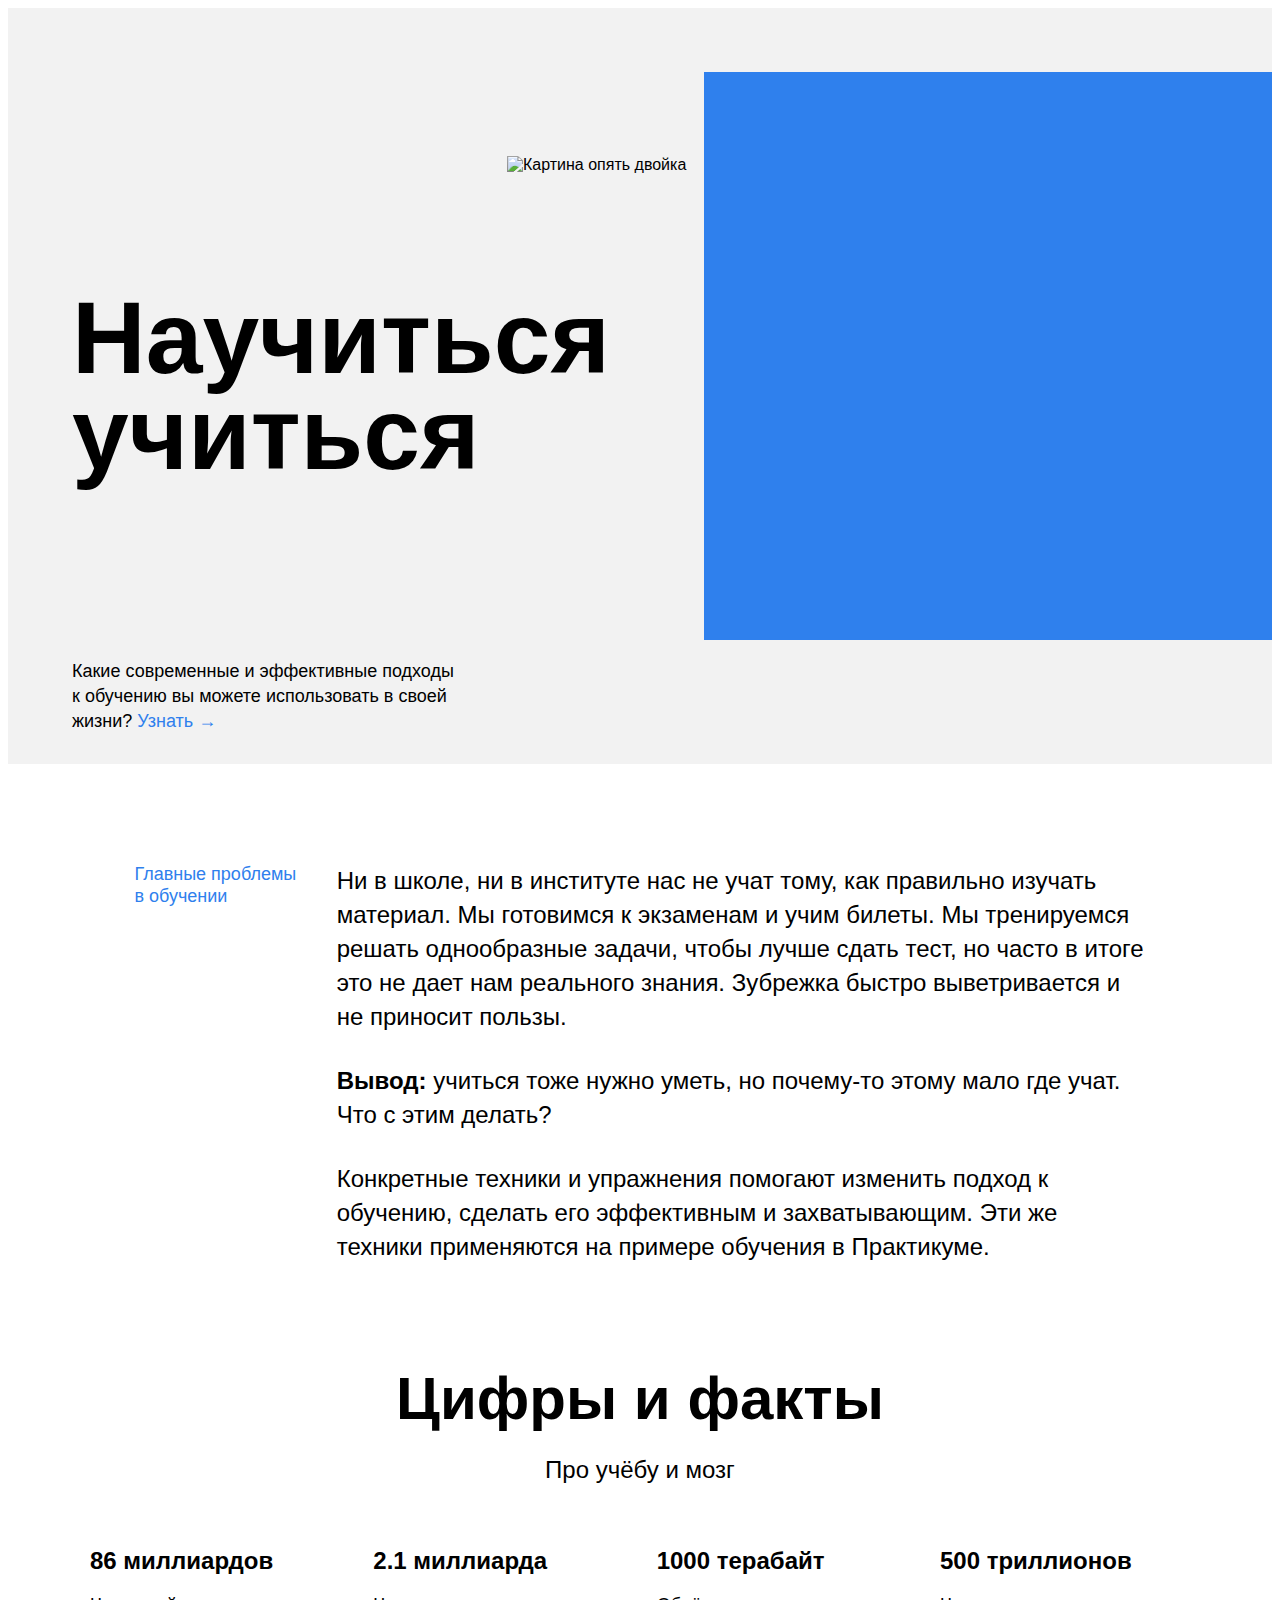
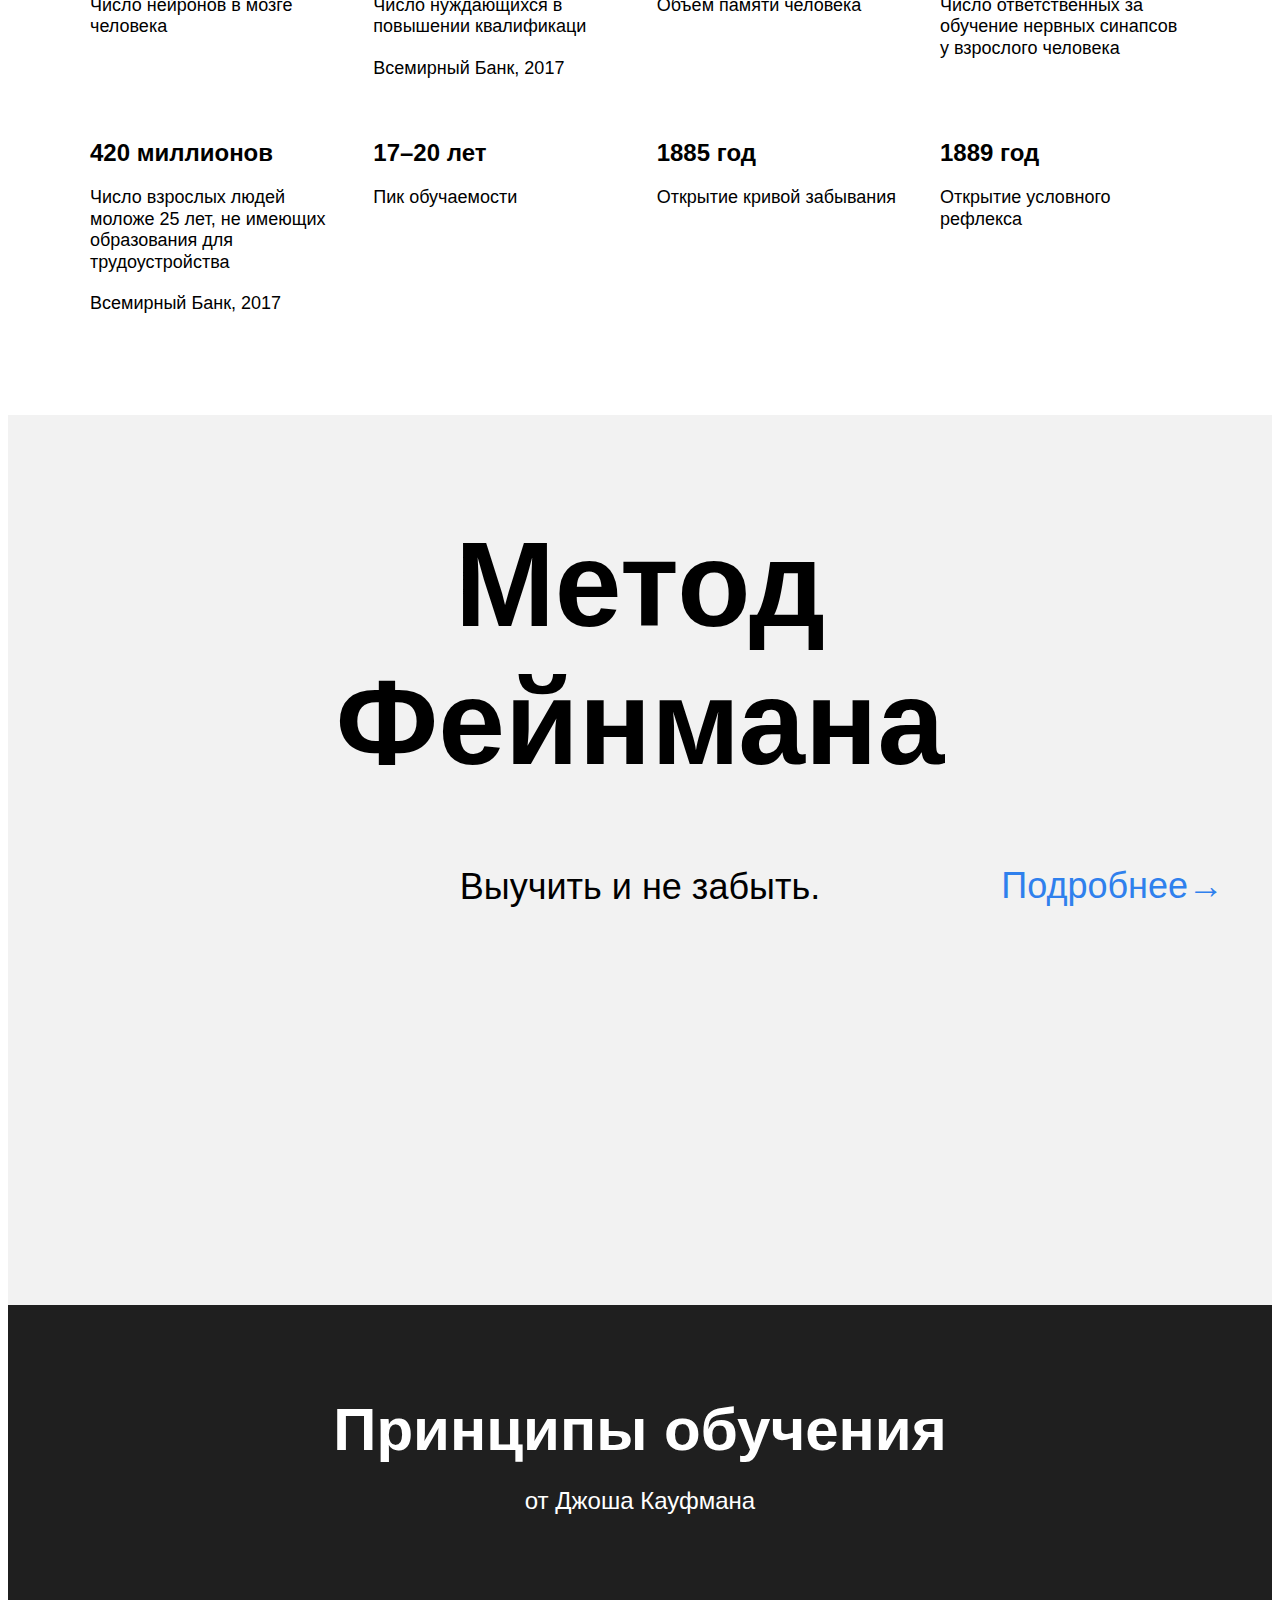
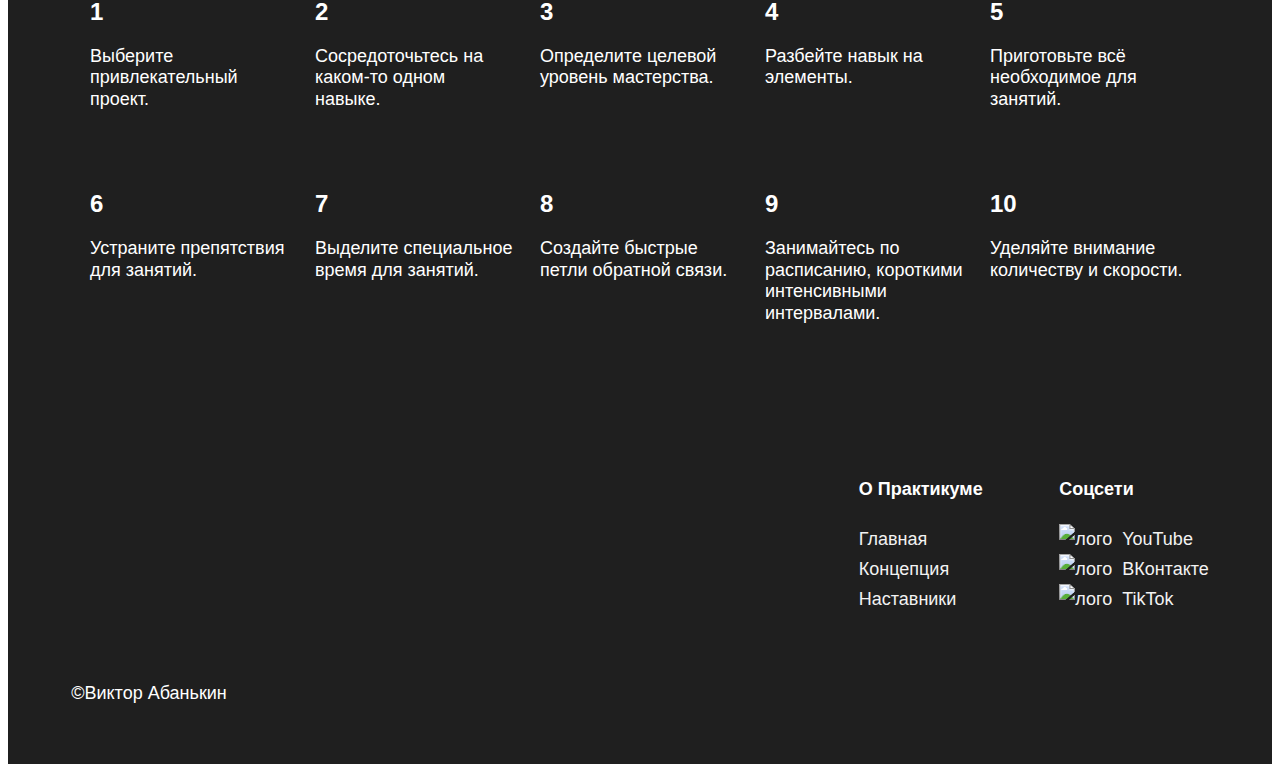
==== commit 710f07bf: "triangle img fixed as background" ====
--- a/index.html
+++ b/index.html
@@ -152,6 +152,7 @@
             <p class="table__text table__text_theme_dark">Уделяйте внимание количеству и скорости.</p>
           </li>
         </ul>
+        <div class="kaufman__triangle"></div>
       </section>
     </main>
 
--- a/styles/style.css
+++ b/styles/style.css
@@ -218,7 +218,7 @@
   color:  #2f80ed;
   position: absolute;
   right: 48px;
-  top: 50fr;
+  top: 50%;
   line-height: 51px;
   font-size: 36px;
   font-weight: normal;
@@ -230,11 +230,10 @@
   color: white;
   padding: 90px 0;
   position: relative;
+  overflow: hidden;
+  margin: 0;
+  background-color: #1f1f1f;
   z-index: -2;
-  overflow: hidden;
-  margin: 0;
-  background: no-repeat top right -210px url('../images/kaufman-triangle.svg'),  #1f1f1f;
-  background-size: 877px 877px;
 }
 
 .section-title_theme_dark {
@@ -261,6 +260,17 @@
   font-weight: normal;
 }
 
+.kaufman__triangle {
+  background-image: url('../images/kaufman-triangle.svg');
+  background-size: cover;
+  width: 877px;
+  height: 877px;
+  position: absolute;
+  top: 0;
+  right: -210px;
+  z-index: -1;
+}
+
 /*стили для footer*/
 .footer {
   background-color:  #1f1f1f;
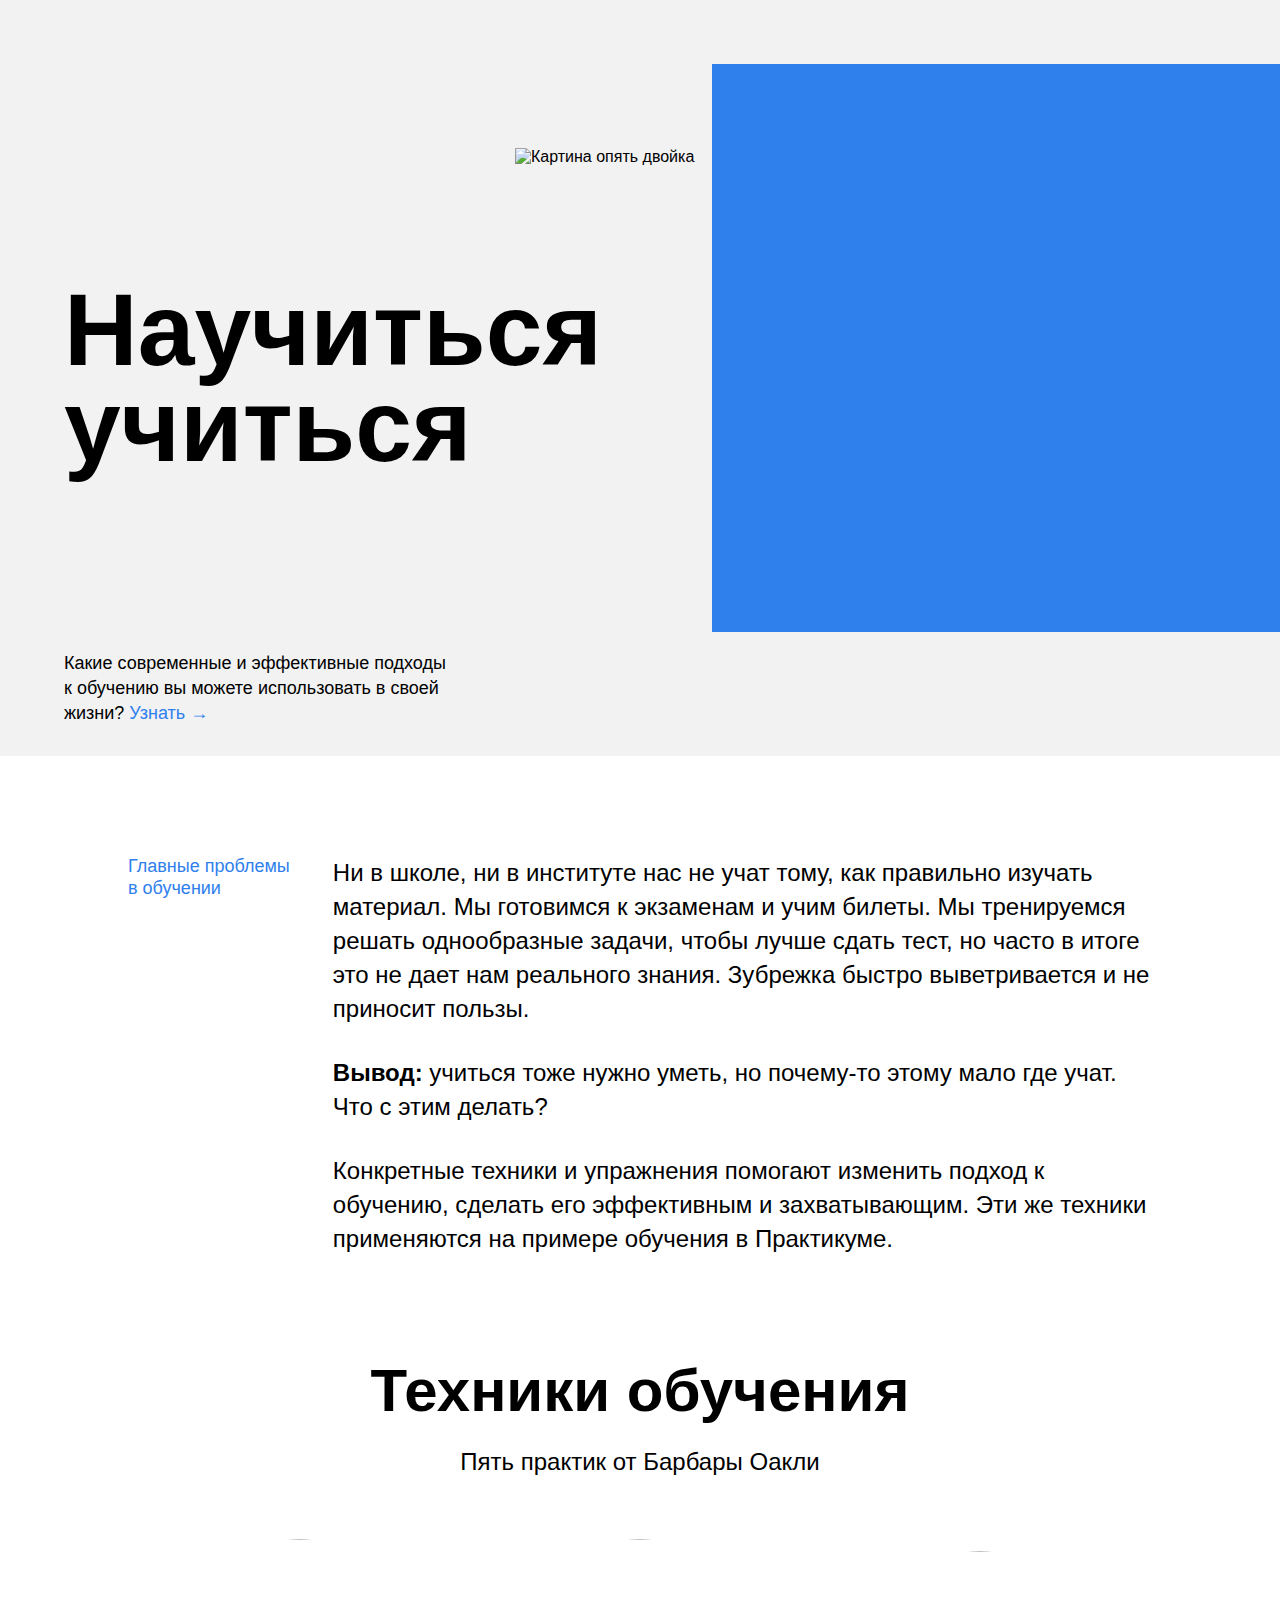
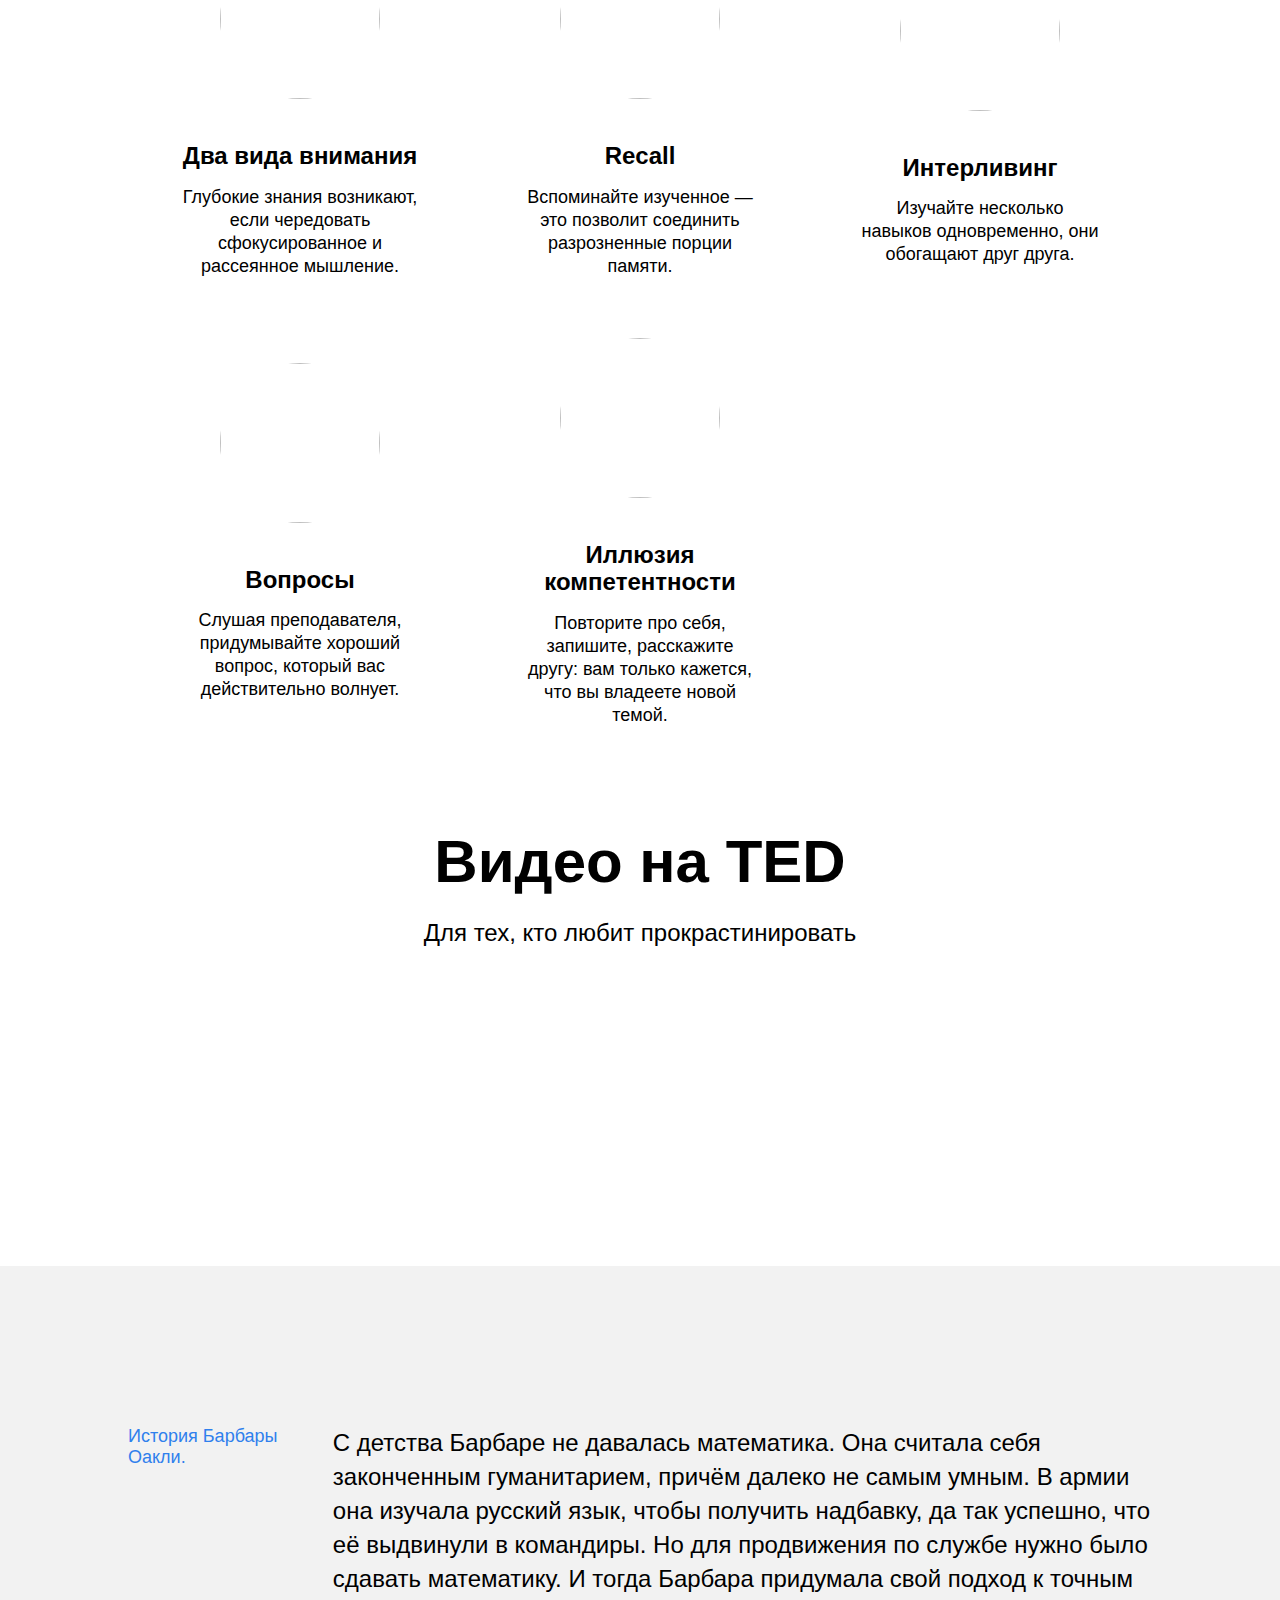
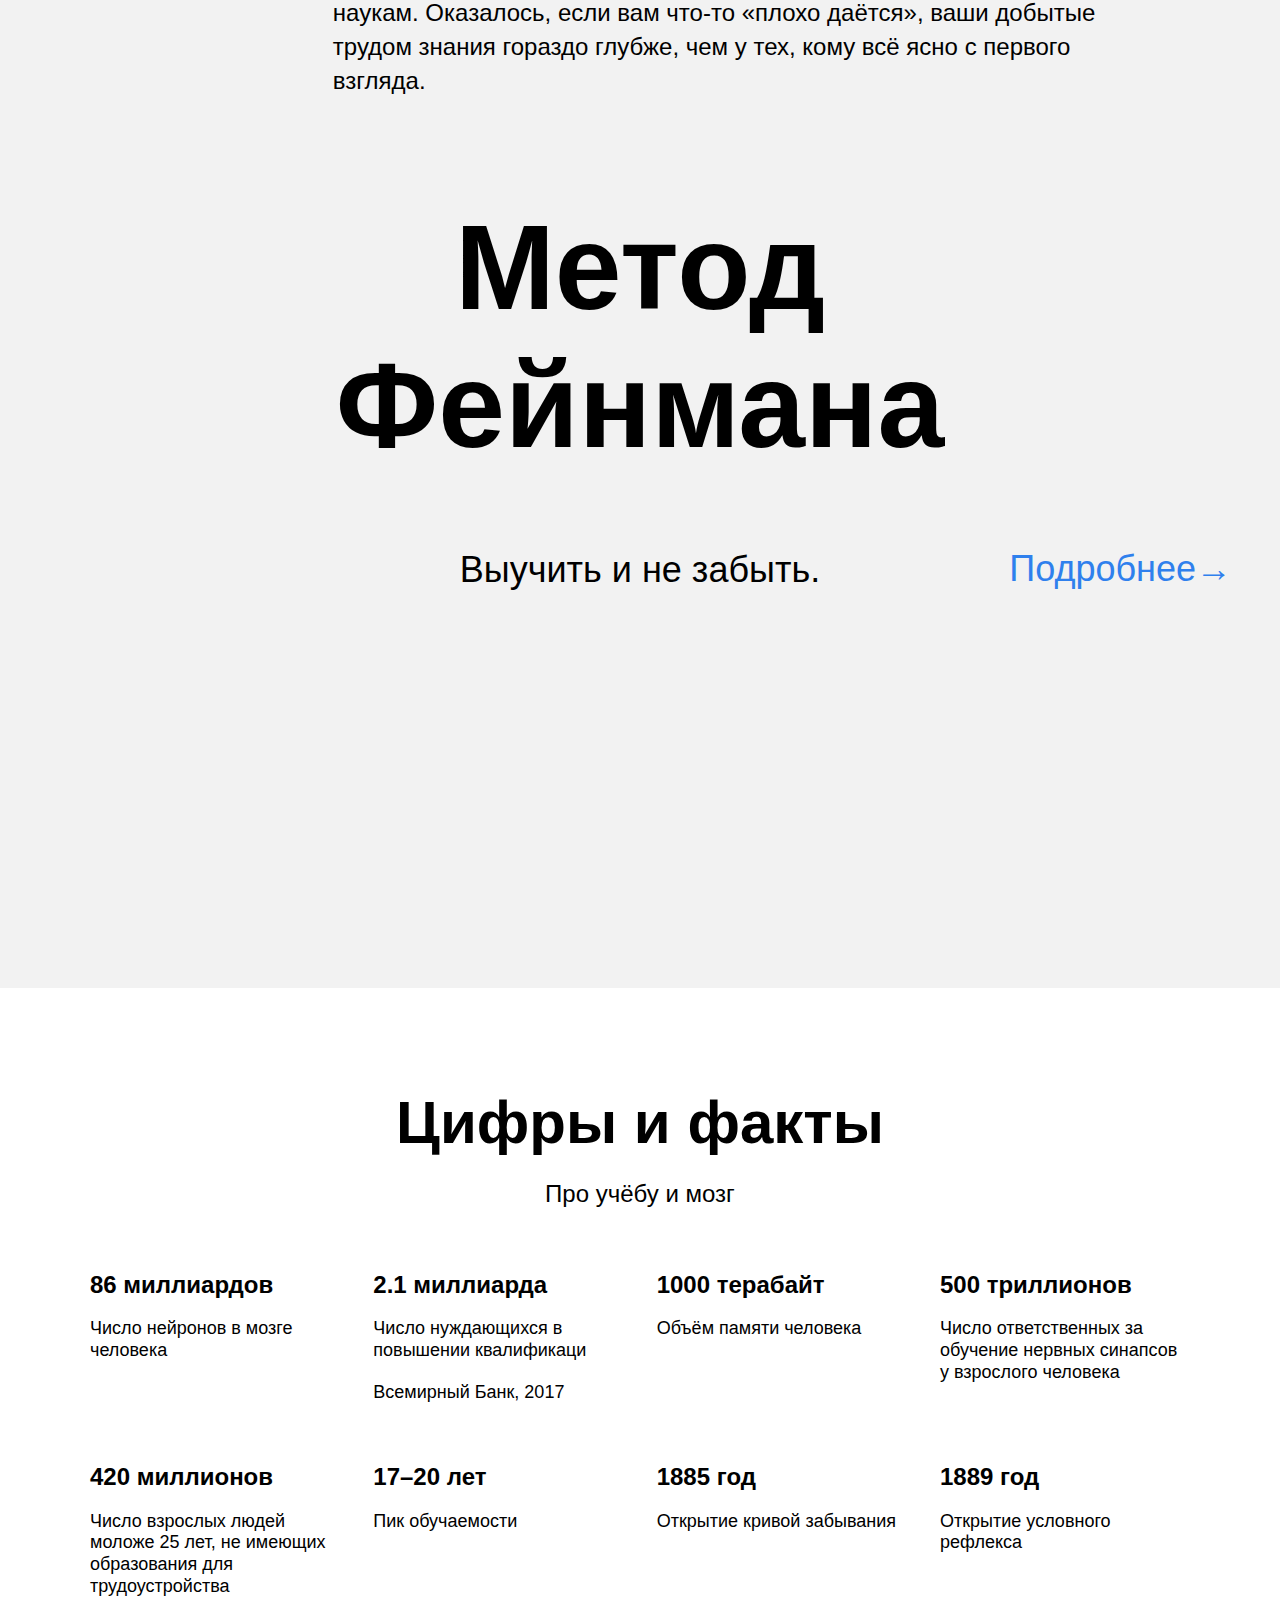
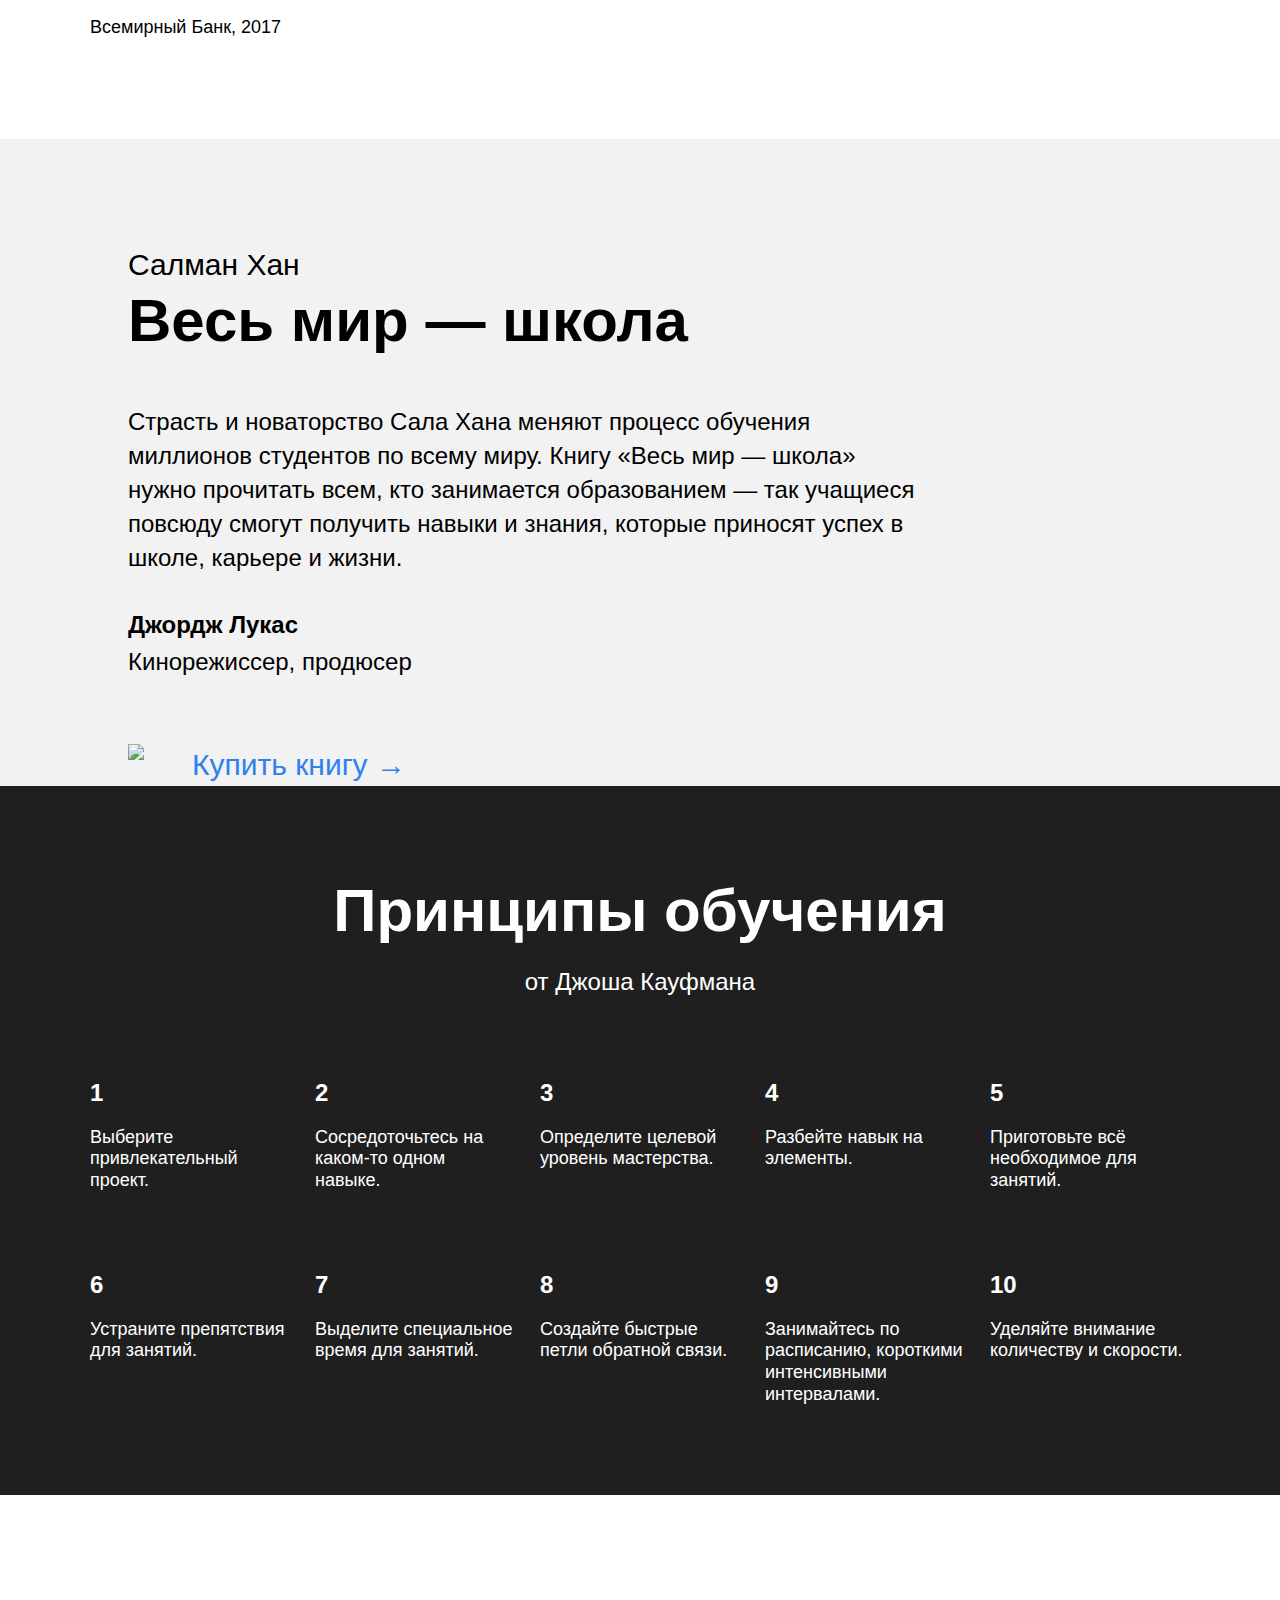
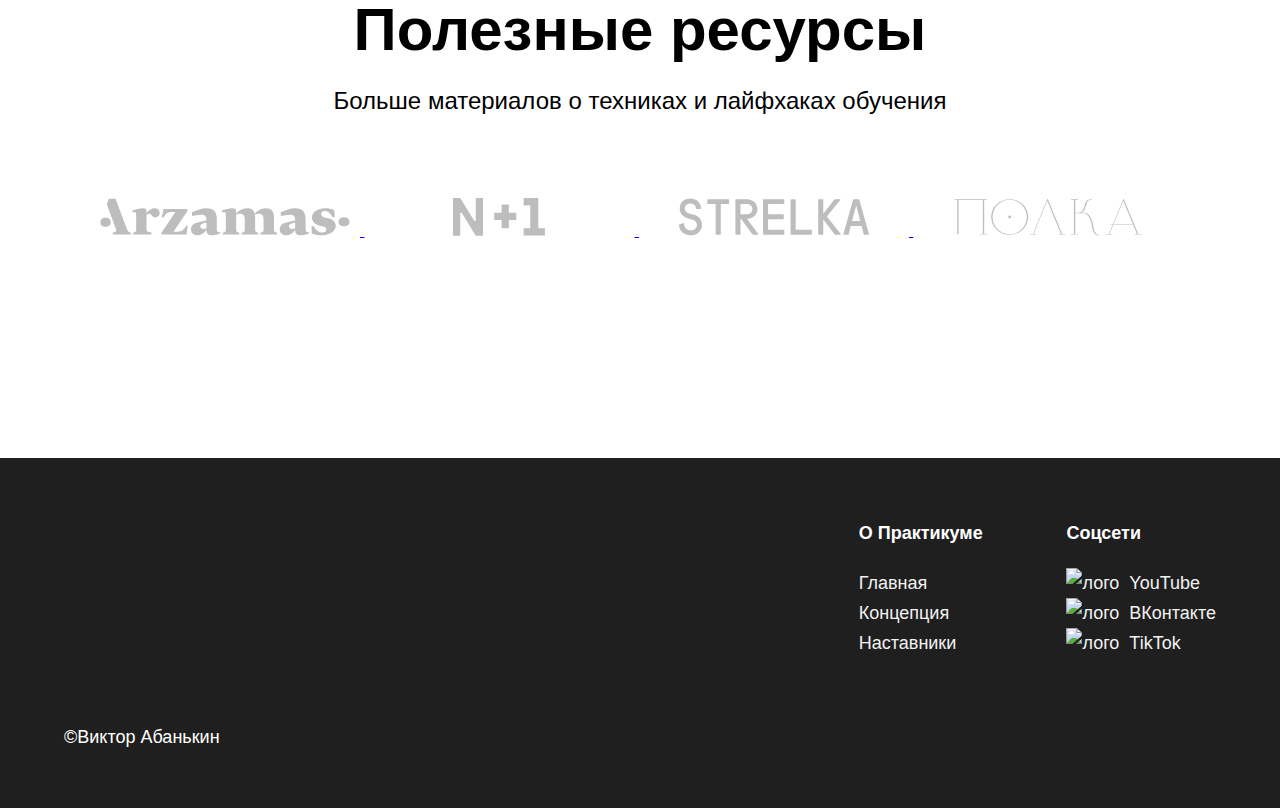
==== commit 884faa12: "ready for the first check" ====
--- a/index.html
+++ b/index.html
@@ -3,27 +3,26 @@
 <head>
   <meta charset="UTF-8">
   <meta name="viewport" content="width=device-width, initial-scale=1.0">
-  <link rel="stylesheet" href="./styles/normalize.css">
-  <link rel="stylesheet" href="./styles/style.css">
+  <link rel="stylesheet" href="./pages/index.css">
   <title>Научиться учиться</title>
 </head>
 
 <body>
   <div class="page">
-     <!--часть header-->
+<!--часть header-->
     <header class="header">
        <div class="logo logo_place_header">
        </div>
        <h1 class="header__title">Научиться учиться</h1>
        <p class="header__subtitle">Какие современные и эффективные подходы к обучению вы можете использовать в своей жизни?
-         <a class="header__link" href="#">Узнать &#8594;</a>
+         <a class="header__link link" href="#">Узнать &#8594;</a>
        </p>
        <img class="header__main-illustration" src="./images/header-image.png" alt="Картина опять двойка">
-       <div class="header__square-pic"></div>
+       <div class="header__square-pic animation-rotation"></div>
     </header>
 
     <main class="content">
-      <!--текстовая часть-->
+<!--текстовая часть description-->
       <section class="description">
         <div class ="two-columns">
           <h2 class="two-columns__brief">Главные проблемы в обучении</h2>
@@ -38,7 +37,74 @@
         </div>
       </section>
 
-      <!--часть про цфицры, белая таблица-->
+<!--часть techniques-->
+      <section class="techniques">
+        <h2 class="section-title">Техники обучения</h2>
+        <h3 class="section-subtitle">Пять практик от Барбары Оакли</h3>
+        <ul class="cards">
+          <!--карточка про внимание-->
+          <li class="cards__item">
+            <img class="cards__image" src="./images/cards-attention.png" alt="">
+            <h4 class="cards__title">Два вида внимания</h4>
+            <p class="cards__description">Глубокие знания возникают, если чередовать сфокусированное и рассеянное мышление.</p>
+          </li>
+          <!--карточка про Recall-->
+          <li class="cards__item">
+            <img class="cards__image" src="./images/cards-recall.png" alt="">
+            <h4 class="cards__title">Recall</h4>
+            <p class="cards__description">Вспоминайте изученное — это позволит соединить разрозненные порции памяти.</p>
+          </li>
+          <!--карточка про Интерливинг-->
+          <li class="cards__item">
+            <img class="cards__image" src="./images/cards-interliving.png" alt="">
+            <h4 class="cards__title">Интерливинг</h4>
+            <p class="cards__description">Изучайте несколько навыков одновременно, они обогащают друг друга.</p>
+          </li>
+          <!--карточка про Вопросы-->
+          <li class="cards__item">
+            <img class="cards__image" src="./images/cards-question.png" alt="">
+            <h4 class="cards__title">Вопросы</h4>
+            <p class="cards__description">Слушая преподавателя, придумывайте хороший вопрос, который вас действительно волнует.</p>
+          </li>
+          <!--карточка Иллюзия компетентности-->
+          <li class="cards__item">
+            <img class="cards__image" src="./images/cards-competence.png" alt="">
+            <h4 class="cards__title">Иллюзия компетентности</h4>
+            <p class="cards__description">Повторите про себя, запишите, расскажите другу: вам только кажется, что вы владеете новой темой.</p>
+          </li>
+        </ul>
+
+      </section>
+
+<!--часть video-->
+      <section class="video">
+        <h2 class="section-title">Видео нa TED</h2>
+        <h3 class="section-subtitle">Для тех, кто любит прокрастинировать</h3>
+        <div class="video__iframes">
+          <iframe class="video__iframe" width="515" height="316" src="https://www.youtube.com/embed/5MgBikgcWnY" title="YouTube video player" frameborder="0" allow="accelerometer; autoplay; clipboard-write; encrypted-media; gyroscope; picture-in-picture" allowfullscreen></iframe>
+          <iframe class="video__iframe" width="515" height="316" src="https://www.youtube.com/embed/arj7oStGLkU" title="YouTube video player" frameborder="0" allow="accelerometer; autoplay; clipboard-write; encrypted-media; gyroscope; picture-in-picture" allowfullscreen></iframe>
+        </div>
+
+      </section>
+
+<!--часть oakley-->
+      <section class="oakley">
+        <div class ="two-columns">
+          <h2 class="two-columns__brief">История Барбары Оакли.</h2>
+          <div class="two-columns__main-text">
+            <p class="two-columns__paragraph">С детства Барбаре не давалась математика. Она считала себя законченным гуманитарием, причём далеко не самым умным. В армии она изучала русский язык, чтобы получить надбавку, да так успешно, что её выдвинули в командиры. Но для продвижения по службе нужно было сдавать математику. И тогда Барбара придумала свой подход к точным наукам. Оказалось, если вам что-то «плохо даётся», ваши добытые трудом знания гораздо глубже, чем у тех, кому всё ясно с первого взгляда.</p>
+          </div>
+        </div>
+      </section>
+
+<!--часть feynman-->
+      <section class="feynman">
+        <h2 class="feynman__title">Метод Фейнмана</h2>
+        <h3 class="feynman__subtitle">Выучить и не забыть.</h3>
+        <a class="feynman__link link" href="#">Подробнее&#8594;</a>
+      </section>
+
+<!--часть про цфицры, белая таблица-->
       <section class="digits">
         <h2 class="section-title">Цифры и факты</h2>
         <h3 class="section-subtitle">Про учёбу и мозг</h3>
@@ -88,10 +154,20 @@
         </ul>
       </section>
 
-      <section class="feynman">
-        <h2 class="feynman__title">Метод Фейнмана</h2>
-        <h3 class="feynman__subtitle">Выучить и не забыть.</h3>
-        <a class="feynman__link" href="#">Подробнее&#8594;</a>
+<!--часть khan-->
+      <section class="khan">
+        <div class="khan__container">
+          <h3 class="khan__author">Салман Хан</h3>
+          <h2 class="khan__title">Весь мир — школа</h2>
+          <blockquote class="khan__quote">Страсть и новаторство Сала Хана меняют процесс обучения миллионов студентов по всему миру. Книгу «Весь мир — школа» нужно прочитать всем, кто занимается образованием — так учащиеся повсюду смогут получить навыки и знания, которые приносят успех в школе, карьере и жизни.</blockquote>
+          <h3 class="khan__quote-author">Джордж Лукас</h3>
+          <p class="khan__quote-author-subline">Кинорежиссер, продюсер</p>
+          <div class="khan__book-container">
+            <img class="khan__book-pic" src="./images/khan-book.jpg" alt="обложка книги">
+            <a class="khan__buy-link link" href="#">Купить книгу &#8594;</a>
+          </div>
+
+        </div>
       </section>
 
 <!--часть Кауфман с черной таблицей-->
@@ -152,11 +228,31 @@
             <p class="table__text table__text_theme_dark">Уделяйте внимание количеству и скорости.</p>
           </li>
         </ul>
-        <div class="kaufman__triangle"></div>
+        <div class="kaufman__triangle animation-rotation"></div>
+      </section>
+
+<!--часть resources-->
+      <section class="resources">
+        <h2 class="section-title">Полезные ресурсы</h2>
+        <h3 class="section-subtitle">Больше материалов о техниках и лайфхаках обучения</h3>
+        <div class="resources__logo-zone">
+          <a class="resources__link link" href="#">
+            <img class="resources__link" src="./images/resources-arzamas.svg" alt="лого Арзамас">
+          </a>
+          <a class="resources__link link" href="#">
+            <img class="resources__link" src="./images/resources-n1.svg" alt="лого N+1">
+          </a>
+          <a class="resources__link link" href="#">
+            <img class="resources__link" src="./images/resources-strelka.svg" alt="лого Срелка">
+          </a>
+          <a class="resources__link link" href="#">
+            <img class="resources__link" src="./images/resources-polka.svg" alt="лого Полка">
+          </a>
+        </div>
       </section>
     </main>
 
-    <!--footer-->
+<!--footer-->
     <footer class="footer">
       <div class="footer__columns">
         <div class="footer__column column_content_copyright">
@@ -168,13 +264,13 @@
           <h2 class="footer__column-heading">О Практикуме</h2>
           <ul class="footer__column-links">
            <li>
-             <a class="footer__column-link" href="#">Главная</a>
+             <a class="footer__column-link link" href="#">Главная</a>
            </li>
            <li>
-             <a class="footer__column-link" href="#">Концепция</a>
-            </li>
-            <li>
-             <a class="footer__column-link" href="#">Наставники</a>
+             <a class="footer__column-link link" href="#">Концепция</a>
+            </li>
+            <li>
+             <a class="footer__column-link link" href="#">Наставники</a>
             </li>
           </ul>
         </nav>
@@ -183,15 +279,15 @@
           <h2 class="footer__column-heading">Соцсети</h2>
            <ul class="footer__column-links">
             <li>
-              <a class="footer__column-link" href="#">
+              <a class="footer__column-link link" href="#">
                 <img class="footer__social-icon" src="./images/youtube-icon.svg" alt="лого">YouTube</a>
             </li>
             <li>
-              <a class="footer__column-link" href="#">
+              <a class="footer__column-link link" href="#">
                 <img class="footer__social-icon" src="./images/vk_color_white.svg" alt="лого">ВКонтакте</a>
             </li>
             <li>
-              <a class="footer__column-link" href="#">
+              <a class="footer__column-link link" href="#">
                 <img class="footer__social-icon" src="./images/tiktok-icon.svg" alt="лого">TikTok</a>
             </li>
            </ul>
--- a/pages/index.css
+++ b/pages/index.css
@@ -0,0 +1,91 @@
+@import url(../vendor/normalize.css);
+@import url(../blocks/page/page.css);
+
+/*стили блока header*/
+@import url(../blocks/header/header.css);
+@import url(../blocks/logo/logo.css);
+@import url(../blocks/header/__title/header__title.css);
+@import url(../blocks/header/__subtitle/header__subtitle.css);
+@import url(../blocks/header/__link/header__link.css);
+@import url(../blocks/header/__main-illustration/header__main-illustration.css);
+@import url(../blocks/header/__square-pic/header__square-pic.css);
+@import url(../blocks/logo/_place/logo_place_header.css);
+@import url(../blocks/rotation/rotation.css);
+
+/*стили блока description*/
+@import url(../blocks/description/description.css);
+@import url(../blocks/two-columns/two-columns.css);
+@import url(../blocks/two-columns/__brief/two-columns__brief.css);
+@import url(../blocks/two-columns/__main-text/two-columns__main-text.css);
+@import url(../blocks/two-columns/__paragraph/two-columns__paragraph.css);
+@import url(../blocks/two-columns/__accent/two-columns__accent.css);
+
+/*стили блока techniques*/
+@import url(../blocks/techniques/techniques.css);
+@import url(../blocks/cards/cards.css);
+@import url(../blocks/cards/__item/cards__item.css);
+@import url(../blocks/cards/__image/cards__image.css);
+@import url(../blocks/cards/__title/cards__title.css);
+@import url(../blocks/cards/__description/cards__description.css);
+
+/*стили блока video*/
+@import url(../blocks/video/video.css);
+@import url(../blocks/video/__iframes/video__iframes.css);
+
+/*стили блока oakley*/
+@import url(../blocks/oakley/oakley.css);
+
+/*стили для части Feynman*/
+@import url(../blocks/feynman/feynman.css);
+@import url(../blocks/feynman/__title/feynman__title.css);
+@import url(../blocks/feynman/__subtitle/feynman__subtitle.css);
+@import url(../blocks/feynman/__link/feynman__link.css);
+
+/*стили для части digits*/
+@import url(../blocks/digits/digits.css);
+@import url(../blocks/section/-title/section-title.css);
+@import url(../blocks/section/-subtitle/section-subtitle.css);
+@import url(../blocks/table/table.css);
+@import url(../blocks/table/__cell/table__cell.css);
+@import url(../blocks/table/__heading/table__heading.css);
+@import url(../blocks/table/__text/table__text.css);
+
+/*стили для части khan*/
+@import url(../blocks/khan/khan.css);
+@import url(../blocks/khan/__container/khan__container.css);
+@import url(../blocks/khan/__author/khan__author.css);
+@import url(../blocks/khan/__title/khan__title.css);
+@import url(../blocks/khan/__quote/khan__quote.css);
+@import url(../blocks/khan/__quote-author/khan__quote-author.css);
+@import url(../blocks/khan/__quote-author-subline/khan__quote-author-subline.css);
+@import url(../blocks/khan/__book-container/khan__book-container.css);
+@import url(../blocks/khan/__book-pic/khan__book-pic.css);
+@import url(../blocks/khan/__buy-link/khan__buy-link.css);
+
+/*стили для части kaufman, черная таблица*/
+@import url(../blocks/kaufman/kaufman.css);
+@import url(../blocks/section/-title/_theme/section-title_theme_dark.css);
+@import url(../blocks/section/-subtitle/_theme/section-subtitle_theme_dark.css);
+@import url(../blocks/table/__cell/_theme/table__cell_theme_dark.css);
+@import url(../blocks/table/__text/_theme/table__text_theme_dark.css);
+@import url(../blocks/kaufman/__triangle/kaufman__triangle.css);
+
+/*стили для части resources*/
+@import url(../blocks/resources/resources.css);
+@import url(../blocks/resources/__logo-zone/resources__logo-zone.css);
+@import url(../blocks/resources/__link/resources__link.css);
+
+/*стили для footer*/
+@import url(../blocks/footer/footer.css);
+@import url(../blocks/footer/__columns/footer__columns.css);
+@import url(../blocks/footer/__column/footer__column.css);
+@import url(../blocks/footer/__column/_content/column_content_copyright.css);
+@import url(../blocks/logo/_place/logo_place_footer.css);
+@import url(../blocks/footer/__author/footer__author.css);
+@import url(../blocks/footer/__column/_content/column_content_info.css);
+@import url(../blocks/footer/__column/_content/column_content_copyright.css);
+@import url(../blocks/footer/__column-heading/footer__column-heading.css);
+@import url(../blocks/footer/__column-links/footer__column-links.css);
+@import url(../blocks/footer/__column-link/footer__column-link.css);
+@import url(../blocks/footer/__social-icon/footer__social-icon.css);
+
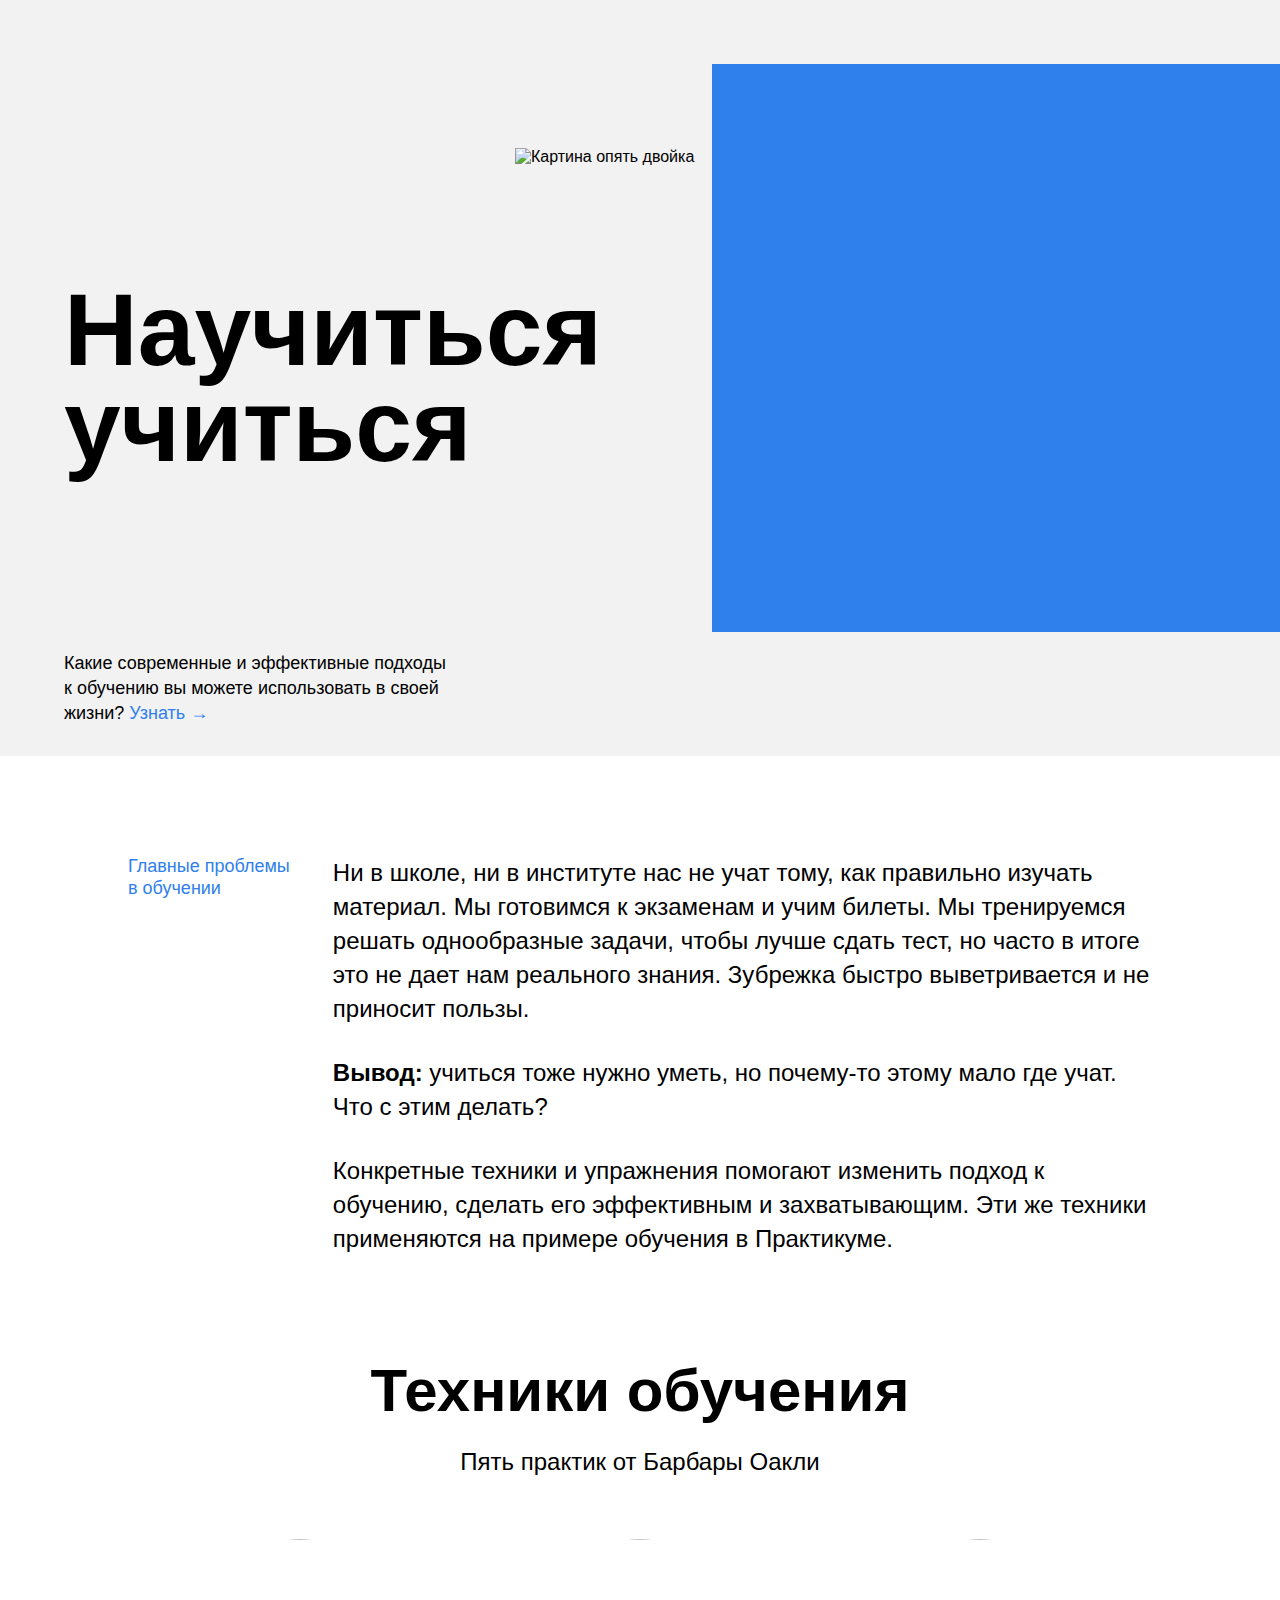
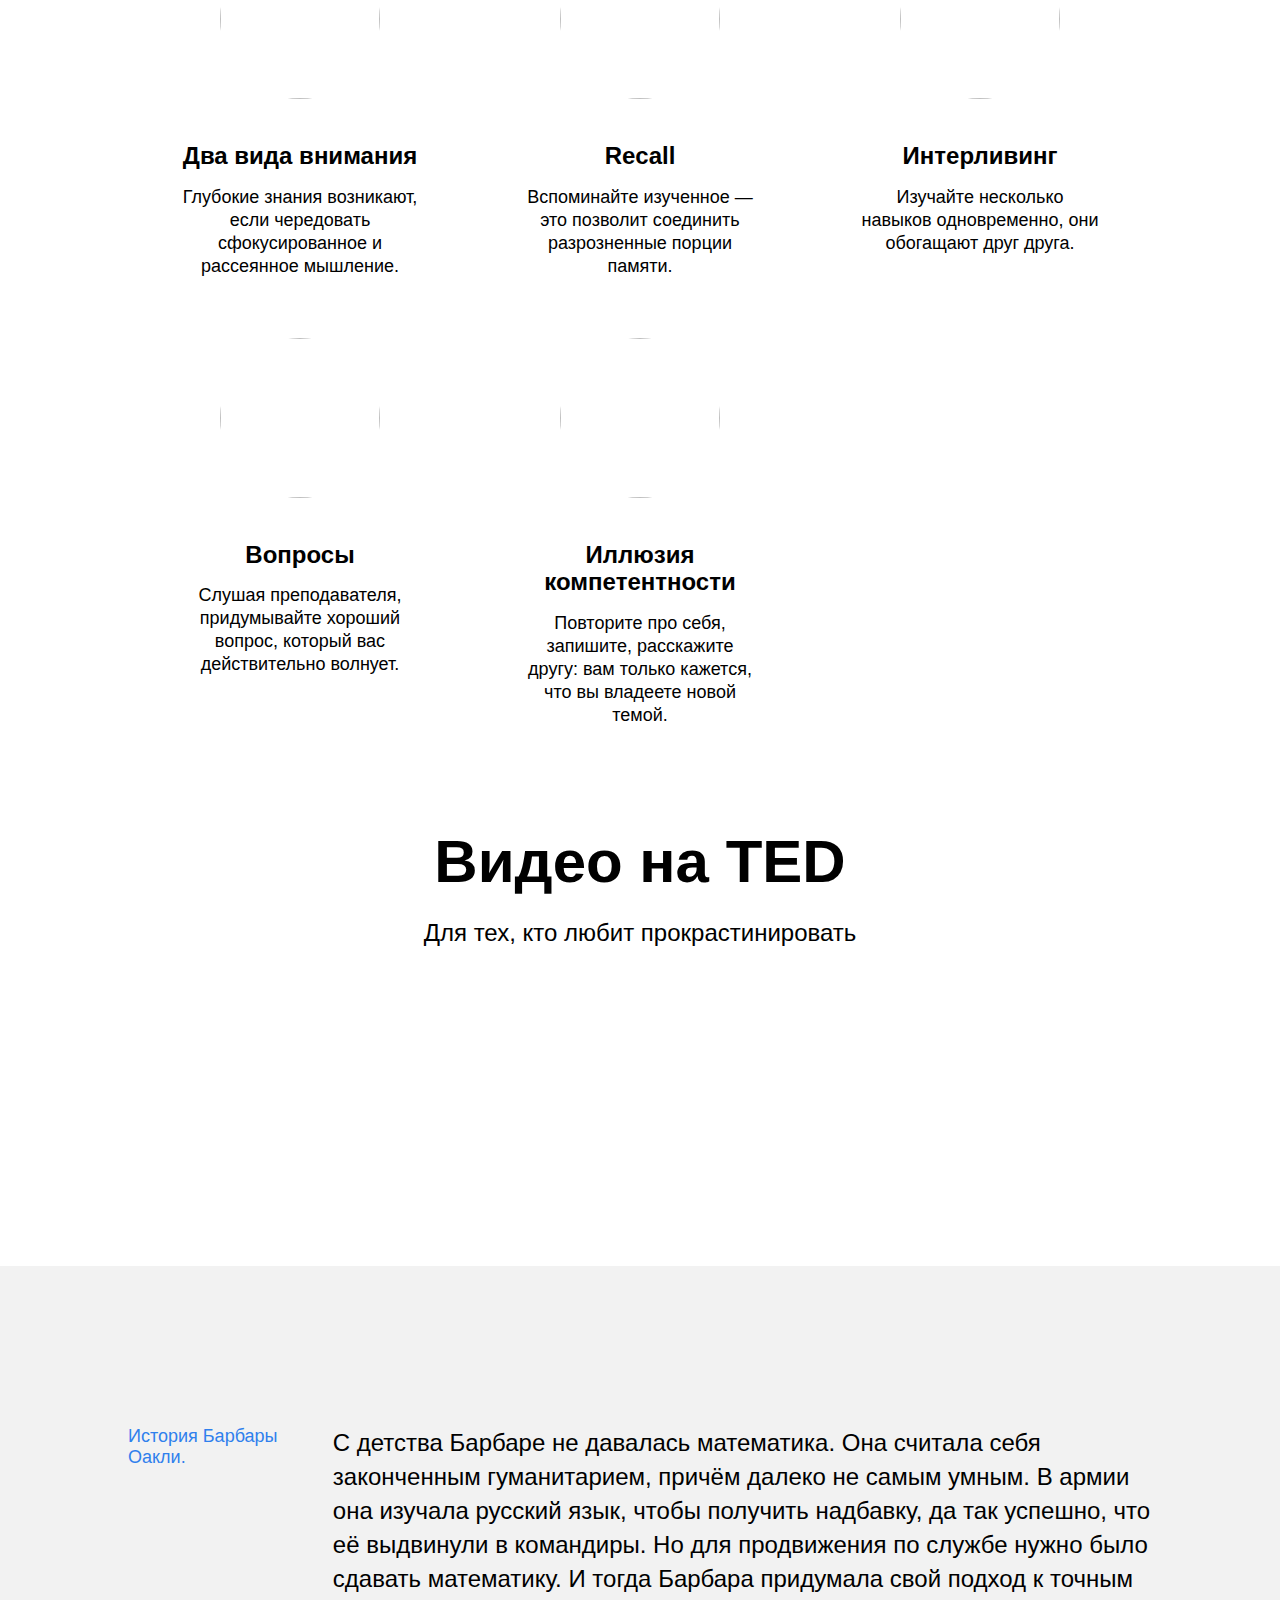
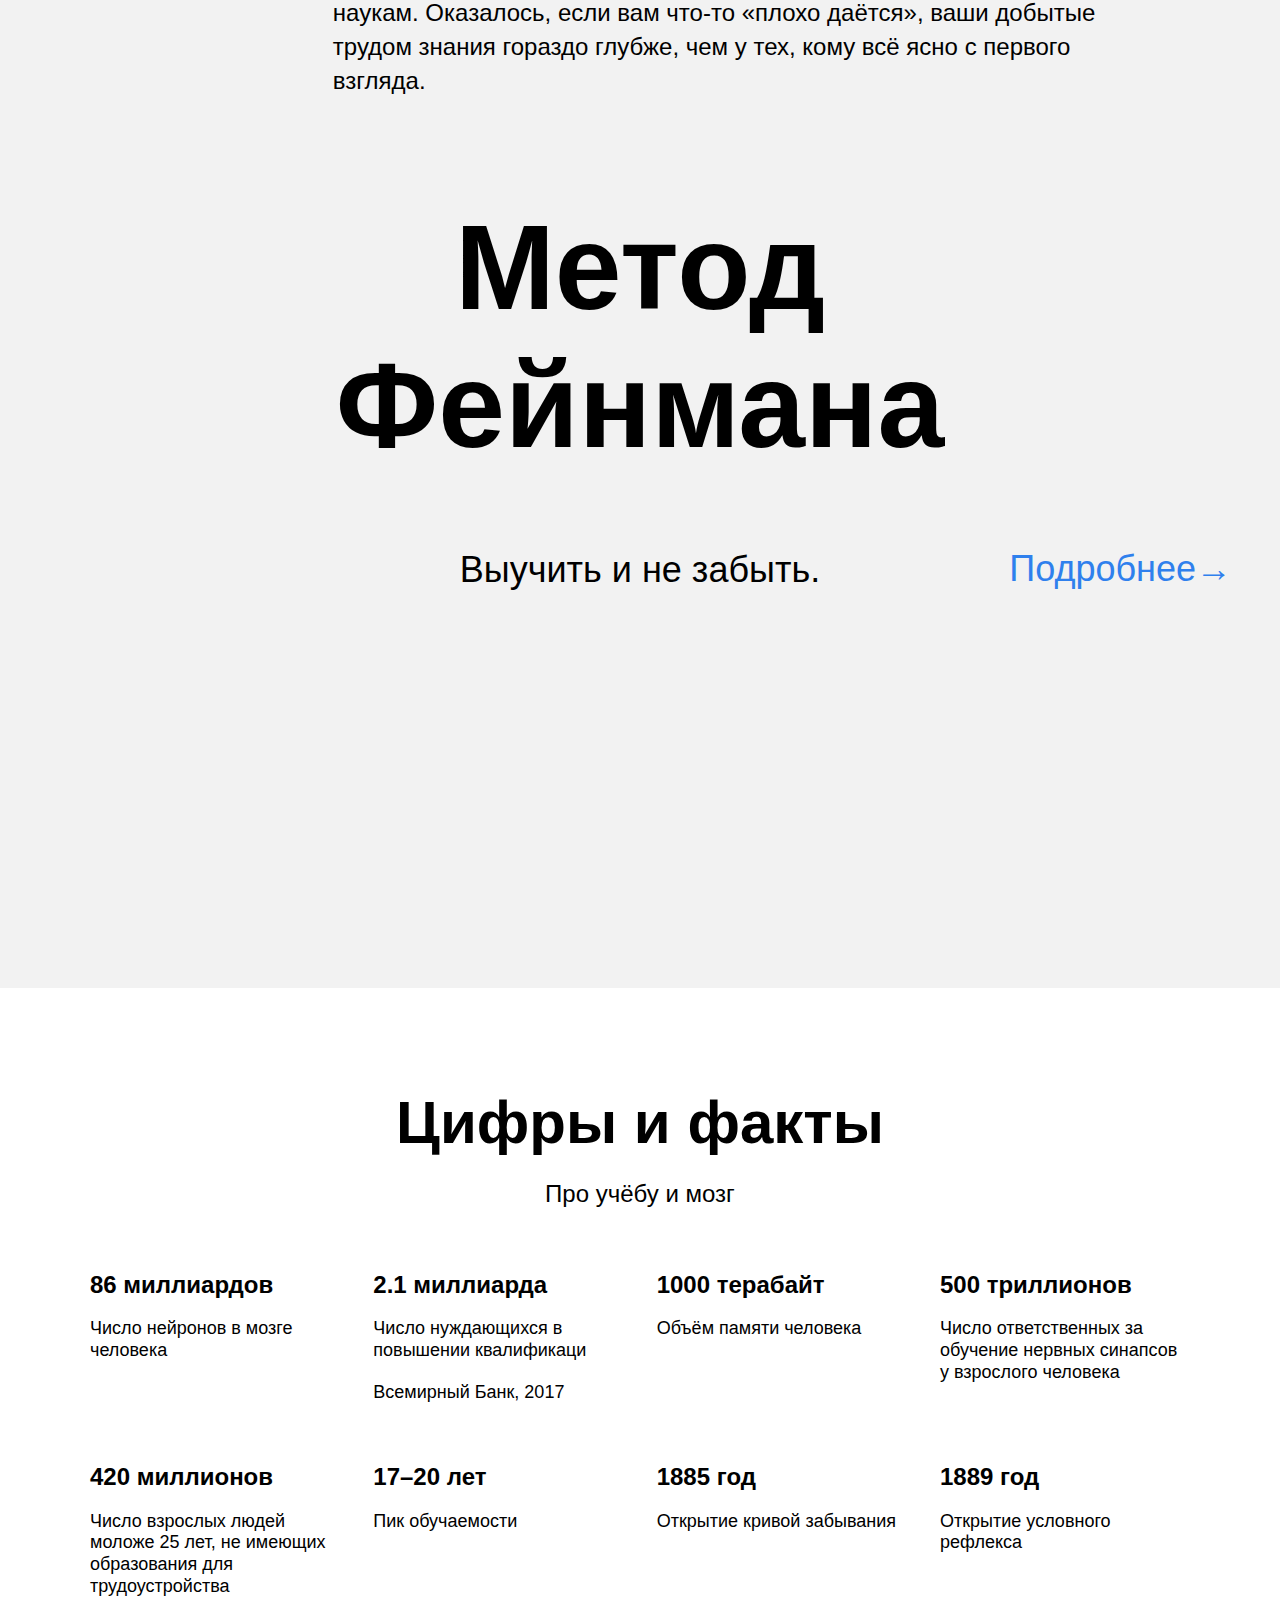
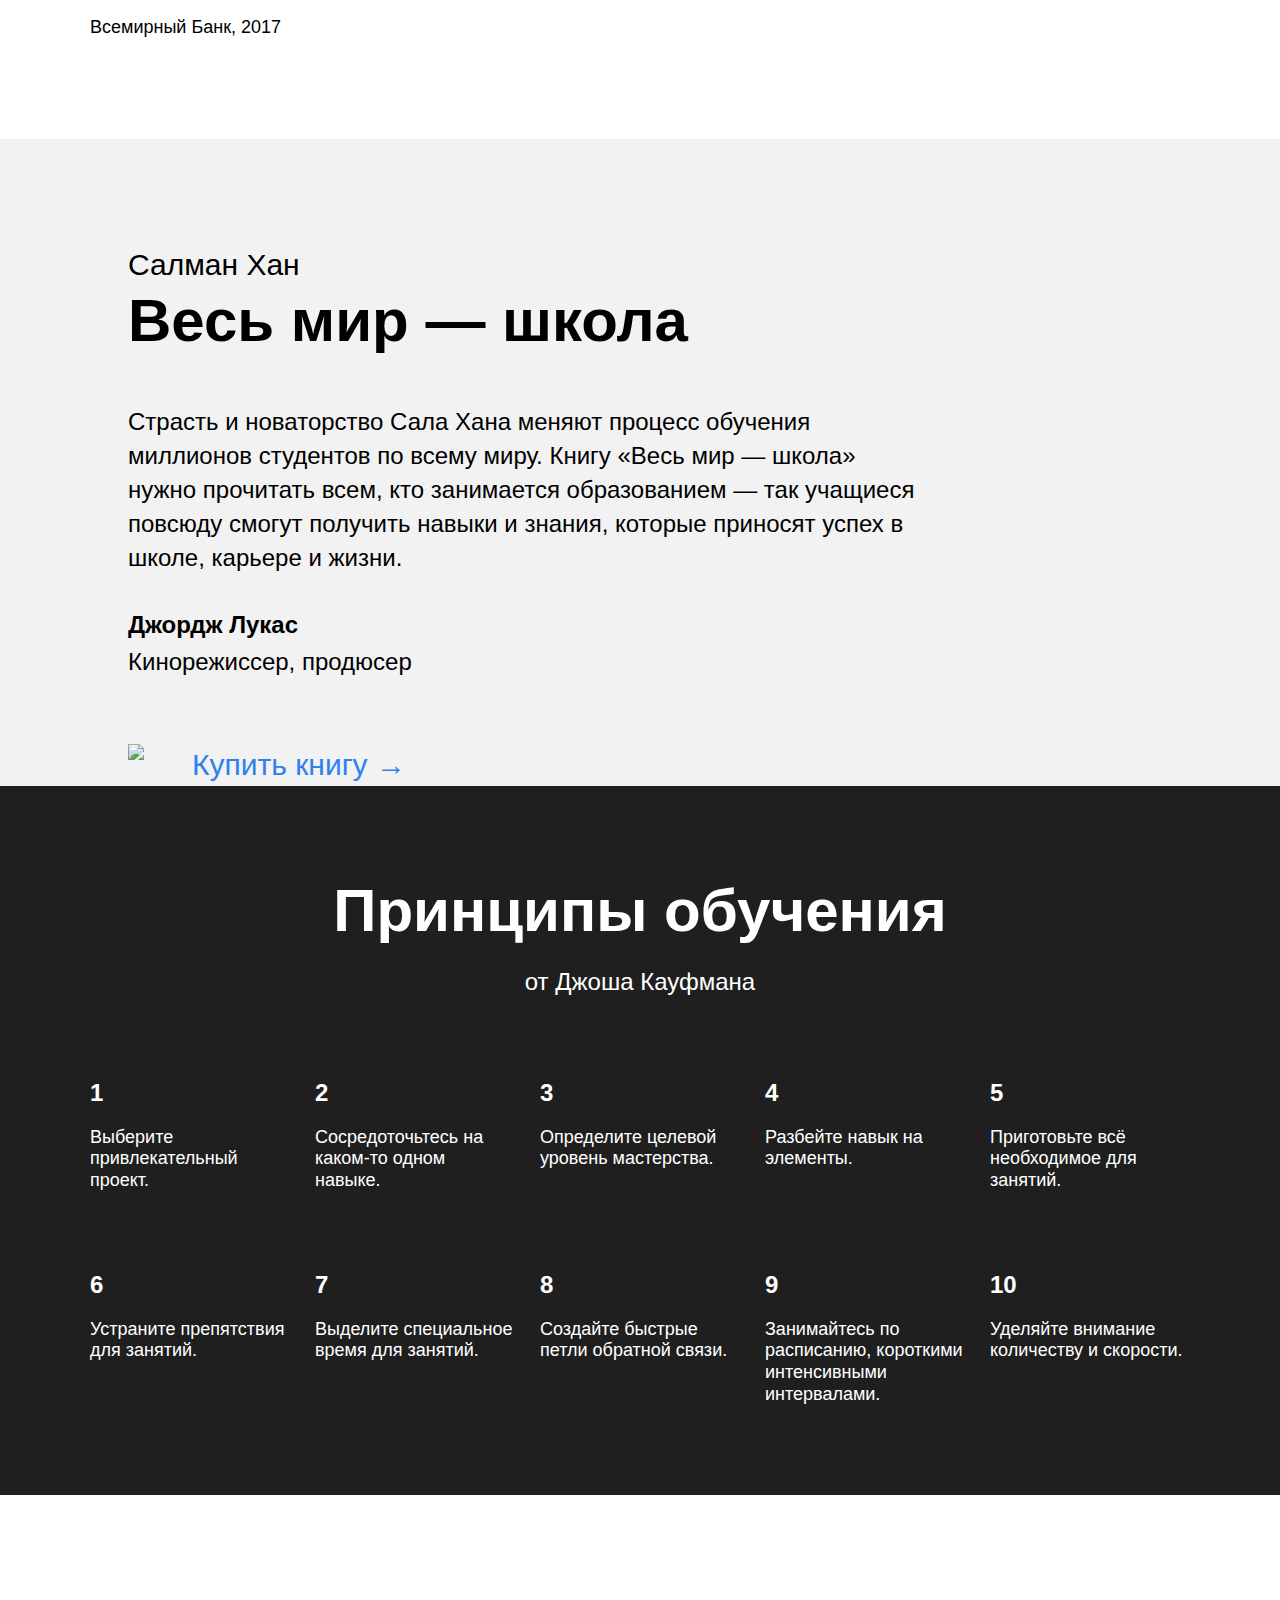
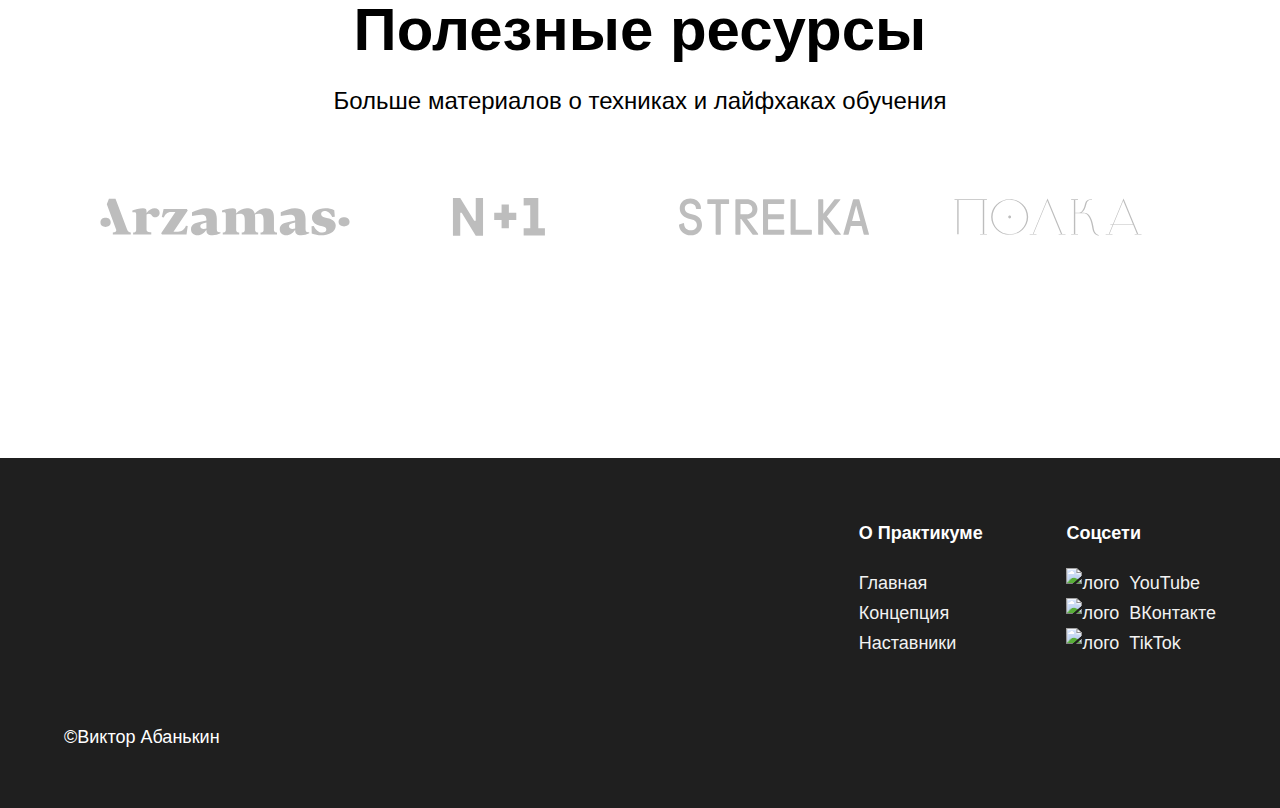
==== commit 4cf8642e: "after 1st check all corrections applied" ====
--- a/index.html
+++ b/index.html
@@ -18,7 +18,7 @@
          <a class="header__link link" href="#">Узнать &#8594;</a>
        </p>
        <img class="header__main-illustration" src="./images/header-image.png" alt="Картина опять двойка">
-       <div class="header__square-pic animation-rotation"></div>
+       <div class="header__square-pic rotation"></div>
     </header>
 
     <main class="content">
@@ -30,7 +30,7 @@
             <p class="two-columns__paragraph">Ни в школе, ни в институте нас не учат тому, как правильно изучать материал. Мы готовимся к экзаменам и учим билеты. Мы тренируемся решать однообразные задачи, чтобы лучше сдать тест, но часто в итоге это не дает нам реального знания. Зубрежка быстро выветривается и не приносит пользы.</p>
 
             <p class="two-columns__paragraph">
-            <span class="two-columns__accent">Вывод:</span>
+            <span class="two-columns__span-accent">Вывод:</span>
             учиться тоже нужно уметь, но почему-то этому мало где учат. Что с этим делать?</p>
             <p class="two-columns__paragraph">Конкретные техники и упражнения помогают изменить подход к обучению, сделать его эффективным и захватывающим. Эти же техники применяются на примере обучения в Практикуме.</p>
           </div>
@@ -81,8 +81,8 @@
         <h2 class="section-title">Видео нa TED</h2>
         <h3 class="section-subtitle">Для тех, кто любит прокрастинировать</h3>
         <div class="video__iframes">
-          <iframe class="video__iframe" width="515" height="316" src="https://www.youtube.com/embed/5MgBikgcWnY" title="YouTube video player" frameborder="0" allow="accelerometer; autoplay; clipboard-write; encrypted-media; gyroscope; picture-in-picture" allowfullscreen></iframe>
-          <iframe class="video__iframe" width="515" height="316" src="https://www.youtube.com/embed/arj7oStGLkU" title="YouTube video player" frameborder="0" allow="accelerometer; autoplay; clipboard-write; encrypted-media; gyroscope; picture-in-picture" allowfullscreen></iframe>
+          <iframe class="video__iframe" src="https://www.youtube.com/embed/5MgBikgcWnY" title="YouTube video player" allow="accelerometer; autoplay; clipboard-write; encrypted-media; gyroscope; picture-in-picture" allowfullscreen></iframe>
+          <iframe class="video__iframe" src="https://www.youtube.com/embed/arj7oStGLkU" title="YouTube video player" allow="accelerometer; autoplay; clipboard-write; encrypted-media; gyroscope; picture-in-picture" allowfullscreen></iframe>
         </div>
 
       </section>
@@ -157,7 +157,7 @@
 <!--часть khan-->
       <section class="khan">
         <div class="khan__container">
-          <h3 class="khan__author">Салман Хан</h3>
+          <p class="khan__author">Салман Хан</p>
           <h2 class="khan__title">Весь мир — школа</h2>
           <blockquote class="khan__quote">Страсть и новаторство Сала Хана меняют процесс обучения миллионов студентов по всему миру. Книгу «Весь мир — школа» нужно прочитать всем, кто занимается образованием — так учащиеся повсюду смогут получить навыки и знания, которые приносят успех в школе, карьере и жизни.</blockquote>
           <h3 class="khan__quote-author">Джордж Лукас</h3>
@@ -228,7 +228,7 @@
             <p class="table__text table__text_theme_dark">Уделяйте внимание количеству и скорости.</p>
           </li>
         </ul>
-        <div class="kaufman__triangle animation-rotation"></div>
+        <div class="kaufman__triangle rotation"></div>
       </section>
 
 <!--часть resources-->
@@ -236,17 +236,17 @@
         <h2 class="section-title">Полезные ресурсы</h2>
         <h3 class="section-subtitle">Больше материалов о техниках и лайфхаках обучения</h3>
         <div class="resources__logo-zone">
-          <a class="resources__link link" href="#">
-            <img class="resources__link" src="./images/resources-arzamas.svg" alt="лого Арзамас">
-          </a>
-          <a class="resources__link link" href="#">
-            <img class="resources__link" src="./images/resources-n1.svg" alt="лого N+1">
-          </a>
-          <a class="resources__link link" href="#">
-            <img class="resources__link" src="./images/resources-strelka.svg" alt="лого Срелка">
-          </a>
-          <a class="resources__link link" href="#">
-            <img class="resources__link" src="./images/resources-polka.svg" alt="лого Полка">
+          <a class="resources__logo link" href="#">
+            <img class="resources__logo" src="./images/resources-arzamas.svg" alt="лого Арзамас">
+          </a>
+          <a class="resources__logo link" href="#">
+            <img class="resources__logo" src="./images/resources-n1.svg" alt="лого N+1">
+          </a>
+          <a class="resources__logo link" href="#">
+            <img class="resources__logo" src="./images/resources-strelka.svg" alt="лого Срелка">
+          </a>
+          <a class="resources__logo link" href="#">
+            <img class="resources__logo" src="./images/resources-polka.svg" alt="лого Полка">
           </a>
         </div>
       </section>
@@ -255,12 +255,12 @@
 <!--footer-->
     <footer class="footer">
       <div class="footer__columns">
-        <div class="footer__column column_content_copyright">
+        <div class="footer__column footer__column_content_copyright">
           <div class="logo logo_place_footer"></div>
           <p class="footer__author">&copy;Виктор Абанькин</p>
         </div>
 
-        <nav class="footer__column column_content_info">
+        <nav class="footer__column footer__column_content_info">
           <h2 class="footer__column-heading">О Практикуме</h2>
           <ul class="footer__column-links">
            <li>
@@ -275,7 +275,7 @@
           </ul>
         </nav>
 
-        <div class="footer__column column_content_social">
+        <div class="footer__column footer__column_content_social">
           <h2 class="footer__column-heading">Соцсети</h2>
            <ul class="footer__column-links">
             <li>
--- a/pages/index.css
+++ b/pages/index.css
@@ -1,5 +1,6 @@
 @import url(../vendor/normalize.css);
 @import url(../blocks/page/page.css);
+@import url(../blocks/link/link.css);
 
 /*стили блока header*/
 @import url(../blocks/header/header.css);
@@ -18,7 +19,7 @@
 @import url(../blocks/two-columns/__brief/two-columns__brief.css);
 @import url(../blocks/two-columns/__main-text/two-columns__main-text.css);
 @import url(../blocks/two-columns/__paragraph/two-columns__paragraph.css);
-@import url(../blocks/two-columns/__accent/two-columns__accent.css);
+@import url(../blocks/two-columns/__span-accent/two-columns__span-accent.css);
 
 /*стили блока techniques*/
 @import url(../blocks/techniques/techniques.css);
@@ -31,6 +32,7 @@
 /*стили блока video*/
 @import url(../blocks/video/video.css);
 @import url(../blocks/video/__iframes/video__iframes.css);
+@import url(../blocks/video/__iframe/video__iframe.css);
 
 /*стили блока oakley*/
 @import url(../blocks/oakley/oakley.css);
@@ -43,8 +45,8 @@
 
 /*стили для части digits*/
 @import url(../blocks/digits/digits.css);
-@import url(../blocks/section/-title/section-title.css);
-@import url(../blocks/section/-subtitle/section-subtitle.css);
+@import url(../blocks/section-title/section-title.css);
+@import url(../blocks/section-subtitle/section-subtitle.css);
 @import url(../blocks/table/table.css);
 @import url(../blocks/table/__cell/table__cell.css);
 @import url(../blocks/table/__heading/table__heading.css);
@@ -64,8 +66,8 @@
 
 /*стили для части kaufman, черная таблица*/
 @import url(../blocks/kaufman/kaufman.css);
-@import url(../blocks/section/-title/_theme/section-title_theme_dark.css);
-@import url(../blocks/section/-subtitle/_theme/section-subtitle_theme_dark.css);
+@import url(../blocks/section-title/_theme/section-title_theme_dark.css);
+@import url(../blocks/section-subtitle/_theme/section-subtitle_theme_dark.css);
 @import url(../blocks/table/__cell/_theme/table__cell_theme_dark.css);
 @import url(../blocks/table/__text/_theme/table__text_theme_dark.css);
 @import url(../blocks/kaufman/__triangle/kaufman__triangle.css);
@@ -73,7 +75,7 @@
 /*стили для части resources*/
 @import url(../blocks/resources/resources.css);
 @import url(../blocks/resources/__logo-zone/resources__logo-zone.css);
-@import url(../blocks/resources/__link/resources__link.css);
+@import url(../blocks/resources/__logo/resources__logo.css);
 
 /*стили для footer*/
 @import url(../blocks/footer/footer.css);
@@ -82,8 +84,8 @@
 @import url(../blocks/footer/__column/_content/column_content_copyright.css);
 @import url(../blocks/logo/_place/logo_place_footer.css);
 @import url(../blocks/footer/__author/footer__author.css);
-@import url(../blocks/footer/__column/_content/column_content_info.css);
-@import url(../blocks/footer/__column/_content/column_content_copyright.css);
+@import url(../blocks/footer/__column/_content/footer__column_content_info.css);
+@import url(../blocks/footer/__column/_content/footer__column_content_copyright.css);
 @import url(../blocks/footer/__column-heading/footer__column-heading.css);
 @import url(../blocks/footer/__column-links/footer__column-links.css);
 @import url(../blocks/footer/__column-link/footer__column-link.css);
